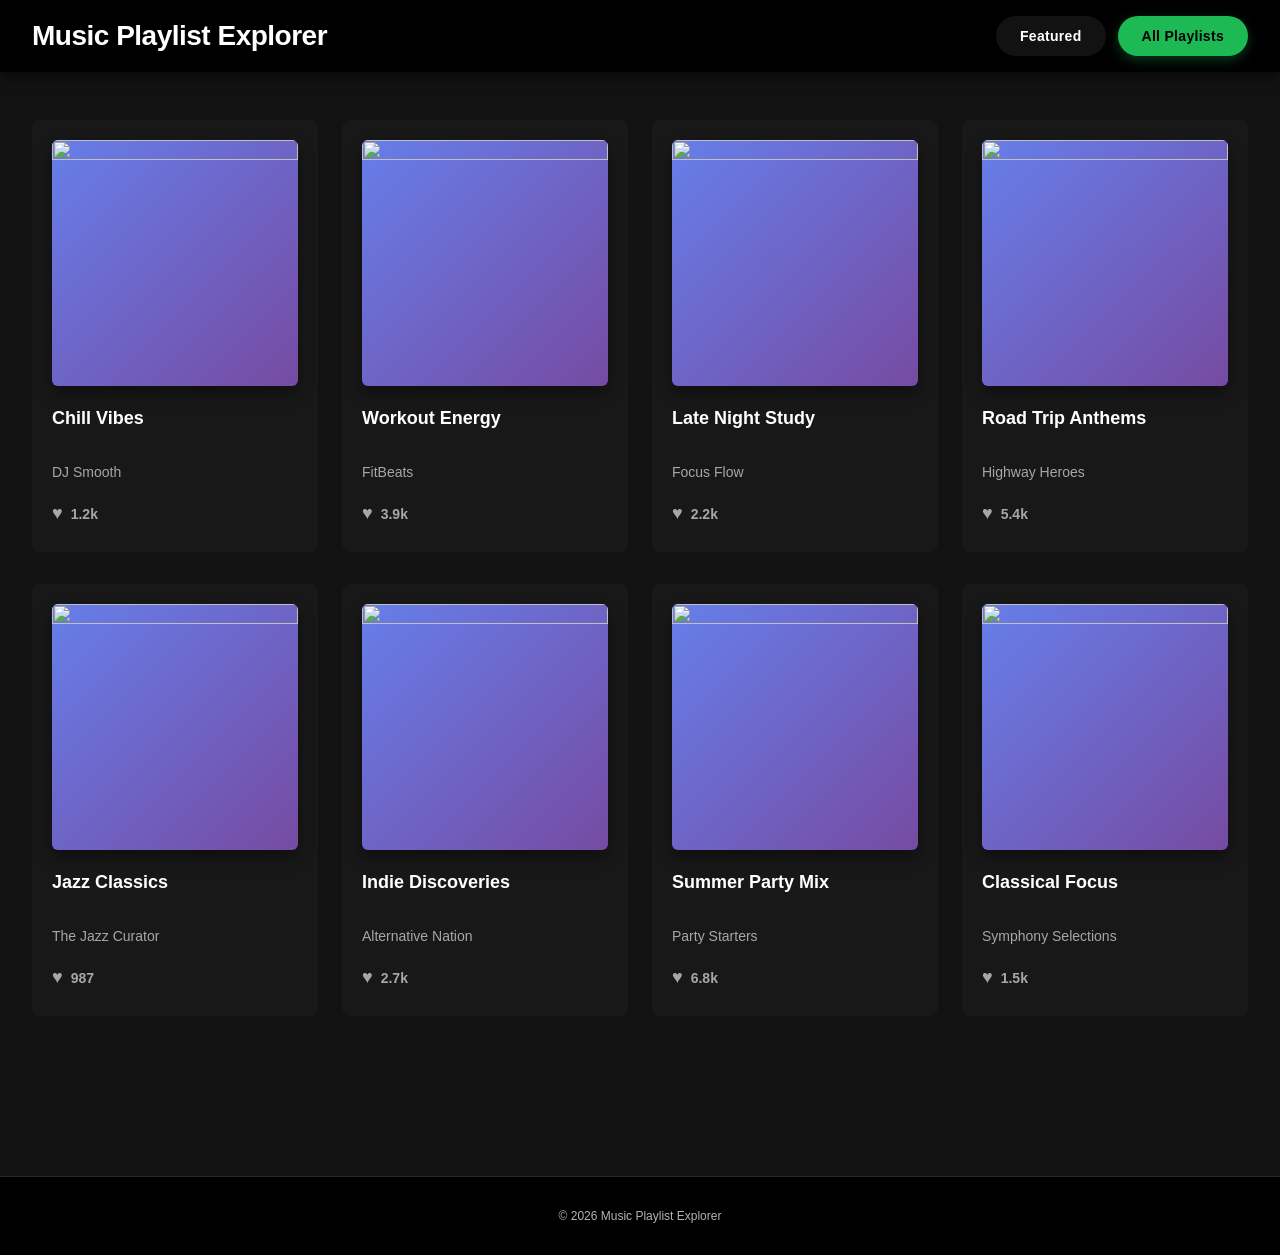
==== music-playlist-creator/index.html @ a157659e "Implement Featured page with random playlist selection Created featured.html and featured.js with: -" ====
<!DOCTYPE html>
<html lang="en">
<head>
    <meta charset="UTF-8">
    <meta name="viewport" content="width=device-width, initial-scale=1.0">
    
    <title>Music Playlist Explorer</title>
    <link rel="icon" type="image/x-icon" href="/images/favicon.ico">
    
    <link rel="stylesheet" href="style.css">
</head>
<body>
    <header>
        <div class="header-container">
            <h1>Music Playlist Explorer</h1>
            <nav class="page-nav" aria-label="Page navigation">
                <a href="featured.html" class="nav-link">Featured</a>
                <a href="index.html" class="nav-link active" aria-current="page">All Playlists</a>
            </nav>
        </div>
    </header>

    <main>
        <section class="playlist-gallery" aria-label="Playlist collection">
            <div class="playlist-cards" role="list">
                <!-- Playlist cards will be dynamically generated by JavaScript -->
            </div>
        </section>
    </main>

    <!-- Modal Overlay -->
    <div class="modal-overlay" style="display: none;" role="dialog" aria-modal="true" aria-labelledby="modal-title">
        <div class="modal-content">
            <button class="modal-close" aria-label="Close modal">&times;</button>

            <div class="modal-header">
                <img class="modal-playlist-image" src="https://via.placeholder.com/150" alt="">
                <div class="modal-playlist-info">
                    <h2 class="modal-playlist-title" id="modal-title">Playlist Title</h2>
                    <p class="modal-playlist-creator">Creator Name</p>
                </div>
            </div>

            <div class="modal-songs">
                <!-- Song 1 -->
                <article class="song-item">
                    <img class="song-thumbnail" src="https://via.placeholder.com/60" alt="">
                    <div class="song-details">
                        <h3 class="song-title">Song Title</h3>
                        <p class="song-artist">Artist Name</p>
                        <p class="song-album">Album Name</p>
                    </div>
                    <span class="song-duration">0:00</span>
                    <button class="song-like-button" aria-label="Like this song">♥</button>
                </article>

                <!-- Song 2 -->
                <article class="song-item">
                    <img class="song-thumbnail" src="https://via.placeholder.com/60" alt="">
                    <div class="song-details">
                        <h3 class="song-title">Another Song</h3>
                        <p class="song-artist">Artist Name</p>
                        <p class="song-album">Album Name</p>
                    </div>
                    <span class="song-duration">0:00</span>
                    <button class="song-like-button" aria-label="Like this song">♥</button>
                </article>

                <!-- Song 3 -->
                <article class="song-item">
                    <img class="song-thumbnail" src="https://via.placeholder.com/60" alt="">
                    <div class="song-details">
                        <h3 class="song-title">Third Track</h3>
                        <p class="song-artist">Artist Name</p>
                        <p class="song-album">Album Name</p>
                    </div>
                    <span class="song-duration">0:00</span>
                    <button class="song-like-button" aria-label="Like this song">♥</button>
                </article>
            </div>

            <div class="modal-actions">
                <button class="shuffle-button">🔀 Shuffle Playlist</button>
            </div>
        </div>
    </div>

    <footer>
        <p>&copy; 2026 Music Playlist Explorer</p>
    </footer>
    <script src="script.js"></script>
</body>
</html>
---- music-playlist-creator/style.css ----
/*
 * Visual Intent: Bold, sleek Spotify-inspired design with dark theme
 * - Dark backgrounds (#121212) with rich contrast
 * - Vibrant green accent color (#1DB954) for interactive elements
 * - Smooth hover effects with subtle lifts and brightness changes
 * - Modern typography with proper hierarchy
 * - Clean spacing and breathing room between components
 */

/* Reset and Base Styles */
* {
    box-sizing: border-box;
}

body {
    font-family: -apple-system, BlinkMacSystemFont, 'Segoe UI', 'Helvetica Neue', Arial, sans-serif;
    margin: 0;
    padding: 0;
    background-color: #121212;
    color: #ffffff;
}

/*
 * Header Intent: Fixed dark navigation bar with subtle transparency
 * - Stands out from content with darker background
 * - Filter buttons should feel like Spotify's pill-style navigation
 * - Clean, minimal, professional appearance
 */
header {
    background-color: #000000;
    padding: 16px 0;
    box-shadow: 0 4px 12px rgba(0, 0, 0, 0.5);
    position: sticky;
    top: 0;
    z-index: 100;
}

.header-container {
    max-width: 1400px;
    margin: 0 auto;
    padding: 0 32px;
    display: flex;
    justify-content: space-between;
    align-items: center;
}

header h1 {
    margin: 0;
    font-size: 28px;
    font-weight: 700;
    color: #ffffff;
    letter-spacing: -0.5px;
}

.filter-nav {
    display: flex;
    gap: 12px;
}

/*
 * Page Navigation Intent: Links between Featured and All Playlists pages
 * - Styled like filter buttons for consistency
 * - Active state shows current page
 * - Smooth transitions on interaction
 */
.page-nav {
    display: flex;
    gap: 12px;
}

.nav-link {
    padding: 12px 24px;
    background-color: rgba(255, 255, 255, 0.07);
    border: none;
    border-radius: 24px;
    cursor: pointer;
    font-size: 14px;
    font-weight: 700;
    color: #ffffff;
    text-decoration: none;
    transition: all 0.2s ease;
    letter-spacing: 0.3px;
    display: inline-block;
}

.nav-link:hover {
    background-color: rgba(255, 255, 255, 0.1);
    transform: scale(1.04);
}

.nav-link.active {
    background-color: #1DB954;
    color: #000000;
    box-shadow: 0 4px 12px rgba(29, 185, 84, 0.3);
}

.nav-link.active:hover {
    background-color: #1ed760;
}

.nav-link:focus-visible {
    outline: 2px solid #1DB954;
    outline-offset: 3px;
}

/*
 * Filter Button Intent: Spotify-style pill buttons
 * - Rounded corners, subtle background
 * - Active state with vibrant green highlight and better contrast
 * - Smooth color transitions on interaction
 * - Stronger visual difference between states
 */
.filter-button {
    padding: 12px 24px;
    background-color: rgba(255, 255, 255, 0.07);
    border: none;
    border-radius: 24px;
    cursor: pointer;
    font-size: 14px;
    font-weight: 700;
    color: #ffffff;
    transition: all 0.2s ease;
    letter-spacing: 0.3px;
}

.filter-button:hover {
    background-color: rgba(255, 255, 255, 0.1);
    transform: scale(1.04);
}

.filter-button.active {
    background-color: #1DB954;
    color: #000000;
    box-shadow: 0 4px 12px rgba(29, 185, 84, 0.3);
}

.filter-button.active:hover {
    background-color: #1ed760;
}

.filter-button:focus-visible {
    outline: 2px solid #1DB954;
    outline-offset: 3px;
}

/* Main Content */
main {
    max-width: 1400px;
    margin: 0 auto;
    padding: 48px 32px 80px;
    min-height: calc(100vh - 200px);
}

.playlist-gallery {
    width: 100%;
}

/*
 * Playlist Cards Grid Intent: Fixed 4x2 grid layout matching wireframe
 * - Exactly 4 columns on desktop (4 on top, 4 on bottom)
 * - Generous gaps for visual separation (increased for better breathing room)
 * - Responsive adjustments for smaller screens
 */
.playlist-cards {
    display: grid;
    grid-template-columns: repeat(4, 1fr);
    gap: 32px 24px; /* row-gap: 32px, column-gap: 24px */
}

/*
 * Individual Playlist Card Intent: Spotify-style card with hover lift effect
 * - Dark card background that brightens on hover
 * - Smooth elevation with shadow to create depth
 * - Rounded corners for modern aesthetic
 * - Visual feedback showing interactivity
 * - Increased padding for better content breathing room
 */
.playlist-card {
    background-color: #181818;
    border-radius: 8px;
    padding: 20px;
    cursor: pointer;
    transition: all 0.3s cubic-bezier(0.25, 0.46, 0.45, 0.94);
    position: relative;
    outline: 2px solid transparent;
}

.playlist-card:hover {
    background-color: #282828;
    transform: translateY(-4px);
    box-shadow: 0 12px 32px rgba(0, 0, 0, 0.6);
}

.playlist-card:focus-within {
    outline: 2px solid #1DB954;
    outline-offset: 2px;
}

/*
 * Playlist Image Intent: Square album-style cover with shadow
 * - Consistent aspect ratio
 * - Smooth corners matching card style
 * - Subtle shadow for depth
 * - Increased margin for better text separation
 */
.playlist-image {
    width: 100%;
    aspect-ratio: 1;
    object-fit: cover;
    background: linear-gradient(135deg, #667eea 0%, #764ba2 100%);
    border-radius: 6px;
    margin-bottom: 20px;
    box-shadow: 0 8px 16px rgba(0, 0, 0, 0.4);
    display: block;
}

.playlist-info {
    padding: 0;
}

/*
 * Typography Intent: Clear hierarchy with bold titles
 * - Title should be prominent and easily readable (increased size)
 * - Creator name subtle but WCAG AA compliant
 * - Proper line-height for readability
 * - Better spacing between elements
 */
.playlist-title {
    margin: 0 0 6px 0;
    font-size: 18px;
    font-weight: 700;
    color: #ffffff;
    line-height: 1.4;
    overflow: hidden;
    text-overflow: ellipsis;
    display: -webkit-box;
    -webkit-line-clamp: 2;
    -webkit-box-orient: vertical;
    min-height: 50px;
}

.playlist-creator {
    margin: 0 0 12px 0;
    font-size: 14px;
    font-weight: 400;
    color: #a7a7a7;
    line-height: 1.5;
}

/*
 * Likes Intent: Clear interactive element with better affordance
 * - Heart icon that shows it's clickable
 * - Better contrast for readability
 * - Hover effect indicates interactivity
 */
.playlist-likes {
    display: flex;
    align-items: center;
    gap: 8px;
    padding: 8px 0;
}

.like-icon {
    font-size: 18px;
    color: #a7a7a7;
    transition: all 0.2s ease;
    cursor: pointer;
}

.like-icon:hover {
    color: #1DB954;
    transform: scale(1.1);
}

.like-icon.liked {
    color: #1DB954;
}

.playlist-card:hover .like-icon {
    color: #1DB954;
}

.like-count {
    font-size: 14px;
    color: #a7a7a7;
    font-weight: 600;
}

/* Like heart pulse animation */
@keyframes likeHeartPulse {
    0% {
        transform: scale(1);
    }
    50% {
        transform: scale(1.2);
    }
    100% {
        transform: scale(1);
    }
}

/*
 * Modal Overlay Intent: Full-screen overlay with blur effect
 * - Dark semi-transparent background
 * - Creates focus on modal content
 * - Smooth fade-in animation
 */
.modal-overlay {
    position: fixed;
    top: 0;
    left: 0;
    right: 0;
    bottom: 0;
    background-color: rgba(0, 0, 0, 0.85);
    backdrop-filter: blur(4px);
    display: flex;
    justify-content: center;
    align-items: center;
    z-index: 1000;
    animation: fadeIn 0.2s ease;
}

@keyframes fadeIn {
    from {
        opacity: 0;
    }
    to {
        opacity: 1;
    }
}

/*
 * Modal Content Intent: Elevated card floating above content
 * - Dark background consistent with theme
 * - Generous padding for comfortable reading
 * - Rounded corners and strong shadow for depth
 * - Scrollable for long content
 */
.modal-content {
    background-color: #181818;
    width: 90%;
    max-width: 900px;
    max-height: 85vh;
    border-radius: 12px;
    padding: 40px;
    position: relative;
    overflow-y: auto;
    box-shadow: 0 16px 48px rgba(0, 0, 0, 0.8);
    animation: slideUp 0.3s cubic-bezier(0.25, 0.46, 0.45, 0.94);
}

@keyframes slideUp {
    from {
        transform: translateY(40px);
        opacity: 0;
    }
    to {
        transform: translateY(0);
        opacity: 1;
    }
}

/* Custom scrollbar for modal */
.modal-content::-webkit-scrollbar {
    width: 12px;
}

.modal-content::-webkit-scrollbar-track {
    background: #282828;
    border-radius: 10px;
}

.modal-content::-webkit-scrollbar-thumb {
    background: #535353;
    border-radius: 10px;
}

.modal-content::-webkit-scrollbar-thumb:hover {
    background: #737373;
}

/*
 * Modal Close Button Intent: Unobtrusive X button
 * - Clear close affordance
 * - Brightens on hover
 * - Positioned outside content flow
 */
.modal-close {
    position: absolute;
    top: 20px;
    right: 20px;
    font-size: 32px;
    background: none;
    border: none;
    cursor: pointer;
    color: #b3b3b3;
    padding: 0;
    width: 40px;
    height: 40px;
    line-height: 1;
    border-radius: 50%;
    transition: all 0.2s ease;
    display: flex;
    align-items: center;
    justify-content: center;
}

.modal-close:hover {
    color: #ffffff;
    background-color: #282828;
}

/* Modal Header */
.modal-header {
    display: flex;
    gap: 24px;
    margin-bottom: 32px;
    padding-bottom: 24px;
    border-bottom: 1px solid #282828;
}

.modal-playlist-image {
    width: 180px;
    height: 180px;
    object-fit: cover;
    border-radius: 8px;
    background: linear-gradient(135deg, #667eea 0%, #764ba2 100%);
    box-shadow: 0 8px 24px rgba(0, 0, 0, 0.4);
}

.modal-playlist-info {
    display: flex;
    flex-direction: column;
    justify-content: center;
}

.modal-playlist-title {
    margin: 0 0 12px 0;
    font-size: 32px;
    font-weight: 700;
    color: #ffffff;
    line-height: 1.2;
}

.modal-playlist-creator {
    margin: 0;
    font-size: 16px;
    color: #b3b3b3;
    font-weight: 400;
}

/*
 * Modal Songs Intent: Clean list with hover states
 * - Each song is a distinct interactive row
 * - Hover reveals interactivity
 * - Clear information hierarchy
 */
.modal-songs {
    margin-bottom: 24px;
}

.song-item {
    display: flex;
    align-items: center;
    gap: 16px;
    padding: 12px;
    border-radius: 6px;
    margin-bottom: 8px;
    transition: background-color 0.2s ease;
}

.song-item:hover {
    background-color: #282828;
}

.song-thumbnail {
    width: 56px;
    height: 56px;
    object-fit: cover;
    border-radius: 4px;
    background: linear-gradient(135deg, #89f7fe 0%, #66a6ff 100%);
    flex-shrink: 0;
}

.song-details {
    flex: 1;
    min-width: 0;
}

.song-title {
    margin: 0 0 4px 0;
    font-size: 16px;
    font-weight: 600;
    color: #ffffff;
    overflow: hidden;
    text-overflow: ellipsis;
    white-space: nowrap;
}

.song-artist,
.song-album {
    margin: 0;
    font-size: 14px;
    color: #b3b3b3;
    overflow: hidden;
    text-overflow: ellipsis;
    white-space: nowrap;
}

.song-duration {
    font-size: 14px;
    color: #b3b3b3;
    margin-right: 16px;
    flex-shrink: 0;
}

/*
 * Song Like Button Intent: Interactive heart that turns green
 * - Clear visual feedback on hover
 * - Color change indicates liked state
 */
.song-like-button {
    font-size: 20px;
    background: none;
    border: none;
    cursor: pointer;
    color: #b3b3b3;
    padding: 8px;
    transition: color 0.2s ease;
    flex-shrink: 0;
}

.song-like-button:hover {
    color: #1DB954;
}

.song-like-button.liked {
    color: #1DB954;
}

/*
 * Modal Actions Intent: Prominent action button
 * - Vibrant green Spotify-style button
 * - Clear call-to-action for shuffle
 * - Brightens on hover
 */
.modal-actions {
    display: flex;
    justify-content: center;
    padding-top: 24px;
    border-top: 1px solid #282828;
}

.shuffle-button {
    padding: 14px 32px;
    background-color: #1DB954;
    color: #000000;
    border: none;
    border-radius: 24px;
    font-size: 16px;
    font-weight: 700;
    cursor: pointer;
    transition: all 0.2s ease;
    letter-spacing: 0.5px;
    text-transform: uppercase;
}

.shuffle-button:hover {
    background-color: #1ed760;
    transform: scale(1.05);
}

.shuffle-button:active {
    transform: scale(0.98);
}

.shuffle-button.shuffled {
    animation: shuffleButtonPulse 0.3s ease;
}

@keyframes shuffleButtonPulse {
    0% {
        transform: scale(1);
        background-color: #1DB954;
    }
    50% {
        transform: scale(1.1);
        background-color: #1ed760;
    }
    100% {
        transform: scale(1);
        background-color: #1DB954;
    }
}

/*
 * Empty State & Error Messages Intent: User-friendly feedback
 * - Clear messaging when no content available
 * - Centered layout for visual balance
 * - Consistent with dark theme
 */
.empty-state,
.error-state {
    grid-column: 1 / -1;
    text-align: center;
    padding: 80px 20px;
}

.empty-state-message,
.error-message {
    font-size: 24px;
    font-weight: 600;
    color: #ffffff;
    margin: 0 0 12px 0;
}

.empty-state-subtitle {
    font-size: 16px;
    color: #a7a7a7;
    margin: 0;
}

.error-message {
    color: #ff6b6b;
}

.no-songs {
    text-align: center;
    color: #a7a7a7;
    font-size: 16px;
    padding: 40px 20px;
}

/*
 * Footer Intent: Subtle footer that doesn't compete with content
 * - Dark background matching overall theme
 * - Small text for legal/copyright info
 * - Proper spacing from main content
 */
footer {
    background-color: #000000;
    padding: 32px;
    text-align: center;
    margin-top: 80px;
    border-top: 1px solid #282828;
}

footer p {
    margin: 0;
    color: #b3b3b3;
    font-size: 12px;
    font-weight: 400;
}

/*
 * Responsive Design Intent: Graceful degradation on smaller screens
 * - Grid adjusts column count based on viewport
 * - Modal stacks content vertically on mobile
 * - Maintains readability and usability at all sizes
 */
@media (max-width: 1200px) {
    .playlist-cards {
        grid-template-columns: repeat(4, 1fr);
        gap: 20px;
    }

    main {
        padding: 32px 24px;
    }
}

@media (max-width: 992px) {
    .playlist-cards {
        grid-template-columns: repeat(3, 1fr);
        gap: 20px;
    }

    main {
        padding: 32px 24px;
    }

    .header-container {
        padding: 0 24px;
    }
}

@media (max-width: 768px) {
    .playlist-cards {
        grid-template-columns: repeat(2, 1fr);
        gap: 16px;
    }

    .modal-header {
        flex-direction: column;
        align-items: center;
        text-align: center;
    }

    .modal-content {
        padding: 24px;
    }

    .modal-playlist-title {
        font-size: 24px;
    }

    header h1 {
        font-size: 24px;
    }
}

@media (max-width: 480px) {
    .playlist-cards {
        grid-template-columns: repeat(2, 1fr);
        gap: 12px;
    }

    .header-container {
        flex-direction: column;
        gap: 16px;
        padding: 0 16px;
    }

    main {
        padding: 24px 16px;
    }

    .modal-playlist-image {
        width: 140px;
        height: 140px;
    }

    .song-item {
        gap: 12px;
        padding: 8px;
    }
}

/* =============================================================================
 * FEATURED PAGE STYLES
 * ============================================================================= */

/*
 * Featured Page Intent: Two-column layout showcasing one playlist
 * - Left: Large cover art and playlist info (40% width)
 * - Right: Full song list (60% width)
 * - Emphasis on visual presentation
 * - Responsive stacking on smaller screens
 */

.featured-main {
    max-width: 1400px;
    margin: 0 auto;
    padding: 48px 32px 80px;
    min-height: calc(100vh - 200px);
}

.featured-container {
    display: flex;
    gap: 48px;
    align-items: flex-start;
}

/* Left Column: Cover Art and Info */
.featured-left {
    flex: 0 0 400px;
    position: sticky;
    top: 100px;
}

.featured-cover-image {
    width: 100%;
    aspect-ratio: 1;
    object-fit: cover;
    background: linear-gradient(135deg, #667eea 0%, #764ba2 100%);
    border-radius: 8px;
    box-shadow: 0 12px 32px rgba(0, 0, 0, 0.6);
    margin-bottom: 24px;
    display: block;
}

.featured-info {
    padding: 0;
}

.featured-playlist-title {
    margin: 0 0 12px 0;
    font-size: 42px;
    font-weight: 700;
    color: #ffffff;
    line-height: 1.2;
    word-wrap: break-word;
}

.featured-playlist-creator {
    margin: 0 0 8px 0;
    font-size: 18px;
    color: #b3b3b3;
    font-weight: 400;
}

.featured-playlist-stats {
    margin: 0 0 16px 0;
    font-size: 14px;
    color: #a7a7a7;
    font-weight: 600;
}

.featured-likes {
    display: flex;
    align-items: center;
    gap: 12px;
    padding: 16px 0;
}

.featured-like-button {
    font-size: 32px;
    color: #a7a7a7;
    transition: all 0.2s ease;
    cursor: pointer;
}

.featured-like-button:hover {
    color: #1DB954;
    transform: scale(1.1);
}

.featured-like-button.liked {
    color: #1DB954;
}

.featured-like-count {
    font-size: 18px;
    color: #a7a7a7;
    font-weight: 700;
}

/* Right Column: Song List */
.featured-right {
    flex: 1;
    min-width: 0;
}

.featured-songs-header {
    margin: 0 0 24px 0;
    font-size: 24px;
    font-weight: 700;
    color: #ffffff;
    padding-bottom: 12px;
    border-bottom: 1px solid #282828;
}

.featured-songs-list {
    /* Inherits song-item styles from existing modal styles */
}

.loading-message {
    text-align: center;
    color: #a7a7a7;
    font-size: 16px;
    padding: 40px 20px;
}

/* Responsive Featured Page */
@media (max-width: 992px) {
    .featured-container {
        flex-direction: column;
        gap: 32px;
    }

    .featured-left {
        flex: none;
        width: 100%;
        max-width: 400px;
        margin: 0 auto;
        position: static;
    }

    .featured-playlist-title {
        font-size: 36px;
        text-align: center;
    }

    .featured-playlist-creator,
    .featured-playlist-stats {
        text-align: center;
    }

    .featured-likes {
        justify-content: center;
    }
}

@media (max-width: 768px) {
    .featured-main {
        padding: 32px 24px;
    }

    .featured-left {
        max-width: 300px;
    }

    .featured-playlist-title {
        font-size: 32px;
    }

    .featured-like-button {
        font-size: 28px;
    }

    .featured-songs-header {
        font-size: 20px;
    }
}

@media (max-width: 480px) {
    .featured-main {
        padding: 24px 16px;
    }

    .featured-playlist-title {
        font-size: 28px;
    }

    .featured-cover-image {
        border-radius: 6px;
    }
}
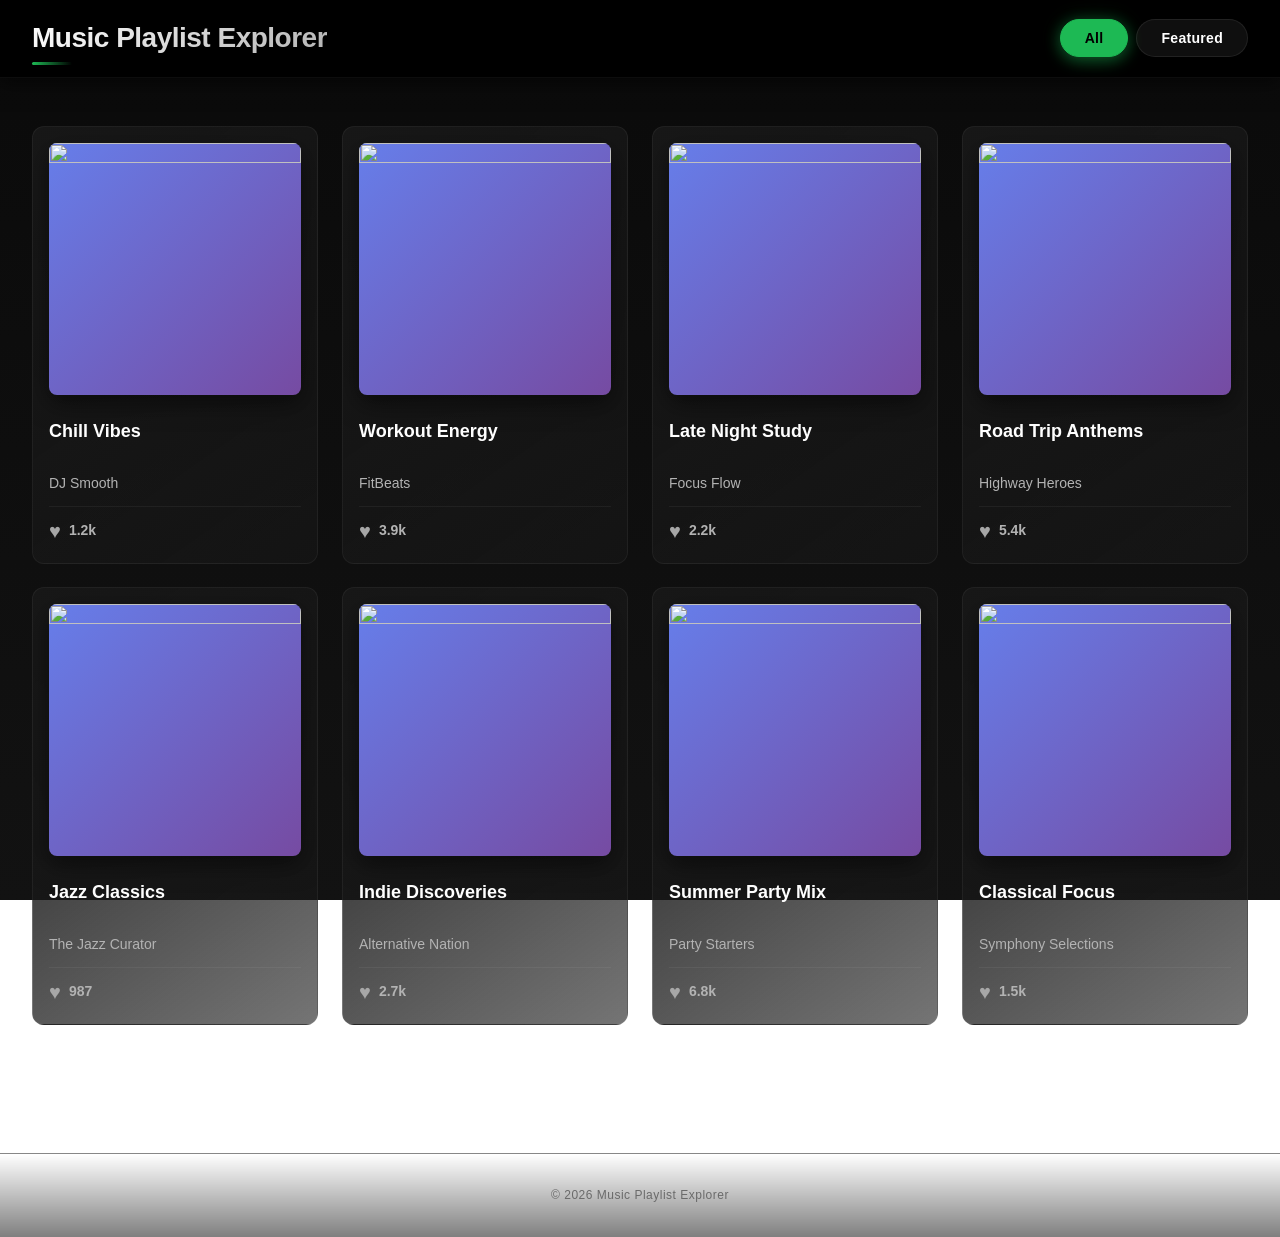
==== commit 0cc6826a: "Revert to Milestone 6: Remove Featured page implementation Removed all Featured page files and chang" ====
--- a/music-playlist-creator/index.html
+++ b/music-playlist-creator/index.html
@@ -13,9 +13,9 @@
     <header>
         <div class="header-container">
             <h1>Music Playlist Explorer</h1>
-            <nav class="page-nav" aria-label="Page navigation">
-                <a href="featured.html" class="nav-link">Featured</a>
-                <a href="index.html" class="nav-link active" aria-current="page">All Playlists</a>
+            <nav class="filter-nav" aria-label="Playlist filters">
+                <button class="filter-button active" aria-pressed="true">All</button>
+                <button class="filter-button" aria-pressed="false">Featured</button>
             </nav>
         </div>
     </header>
--- a/music-playlist-creator/style.css
+++ b/music-playlist-creator/style.css
@@ -1,235 +1,370 @@
 /*
- * Visual Intent: Bold, sleek Spotify-inspired design with dark theme
- * - Dark backgrounds (#121212) with rich contrast
- * - Vibrant green accent color (#1DB954) for interactive elements
- * - Smooth hover effects with subtle lifts and brightness changes
- * - Modern typography with proper hierarchy
- * - Clean spacing and breathing room between components
+ * =====================================================================================
+ * MUSIC PLAYLIST EXPLORER - PREMIUM UI/UX DESIGN SYSTEM
+ * =====================================================================================
+ *
+ * Design Philosophy:
+ * - Premium Spotify-inspired aesthetic with refined micro-interactions
+ * - Depth through layered shadows and subtle gradients
+ * - Smooth, natural animations using cubic-bezier easing
+ * - Consistent 8px spacing system
+ * - WCAG AA compliant contrast ratios
+ * - Touch-optimized interactive elements (min 44x44px)
+ * - Progressive enhancement with glassmorphism and backdrop filters
  */
 
-/* Reset and Base Styles */
-* {
+/* =====================================================================================
+ * FOUNDATION - Reset & Core Styles
+ * ===================================================================================== */
+
+*,
+*::before,
+*::after {
     box-sizing: border-box;
-}
-
-body {
-    font-family: -apple-system, BlinkMacSystemFont, 'Segoe UI', 'Helvetica Neue', Arial, sans-serif;
     margin: 0;
     padding: 0;
-    background-color: #121212;
-    color: #ffffff;
-}
-
-/*
- * Header Intent: Fixed dark navigation bar with subtle transparency
- * - Stands out from content with darker background
- * - Filter buttons should feel like Spotify's pill-style navigation
- * - Clean, minimal, professional appearance
- */
+}
+
+:root {
+    /* Color System */
+    --color-bg-primary: #121212;
+    --color-bg-secondary: #181818;
+    --color-bg-tertiary: #282828;
+    --color-bg-elevated: #2a2a2a;
+
+    --color-text-primary: #ffffff;
+    --color-text-secondary: #b3b3b3;
+    --color-text-muted: #a7a7a7;
+    --color-text-dimmed: #6a6a6a;
+
+    --color-accent-primary: #1DB954;
+    --color-accent-hover: #1ed760;
+    --color-accent-active: #169c46;
+
+    --color-error: #ff6b6b;
+    --color-warning: #ffa500;
+    --color-success: #1DB954;
+
+    /* Shadows & Depth */
+    --shadow-sm: 0 2px 8px rgba(0, 0, 0, 0.3);
+    --shadow-md: 0 4px 16px rgba(0, 0, 0, 0.4);
+    --shadow-lg: 0 8px 24px rgba(0, 0, 0, 0.5);
+    --shadow-xl: 0 16px 48px rgba(0, 0, 0, 0.6);
+    --shadow-glow: 0 0 20px rgba(29, 185, 84, 0.4);
+
+    /* Spacing System (8px base) */
+    --space-xs: 4px;
+    --space-sm: 8px;
+    --space-md: 16px;
+    --space-lg: 24px;
+    --space-xl: 32px;
+    --space-2xl: 48px;
+    --space-3xl: 64px;
+
+    /* Border Radius */
+    --radius-sm: 4px;
+    --radius-md: 8px;
+    --radius-lg: 12px;
+    --radius-xl: 16px;
+    --radius-pill: 500px;
+
+    /* Transitions */
+    --transition-fast: 150ms cubic-bezier(0.4, 0, 0.2, 1);
+    --transition-base: 250ms cubic-bezier(0.4, 0, 0.2, 1);
+    --transition-slow: 350ms cubic-bezier(0.4, 0, 0.2, 1);
+    --transition-bounce: 400ms cubic-bezier(0.34, 1.56, 0.64, 1);
+
+    /* Typography */
+    --font-sans: -apple-system, BlinkMacSystemFont, 'Segoe UI', 'Helvetica Neue', Arial, sans-serif;
+    --font-weight-regular: 400;
+    --font-weight-medium: 500;
+    --font-weight-semibold: 600;
+    --font-weight-bold: 700;
+}
+
+html {
+    scroll-behavior: smooth;
+    -webkit-font-smoothing: antialiased;
+    -moz-osx-font-smoothing: grayscale;
+}
+
+body {
+    font-family: var(--font-sans);
+    background: linear-gradient(180deg, #0a0a0a 0%, var(--color-bg-primary) 100%);
+    background-attachment: fixed;
+    color: var(--color-text-primary);
+    line-height: 1.6;
+    overflow-x: hidden;
+}
+
+/* Selection Styles */
+::selection {
+    background-color: var(--color-accent-primary);
+    color: #000000;
+}
+
+::-moz-selection {
+    background-color: var(--color-accent-primary);
+    color: #000000;
+}
+
+/* Focus Styles for Accessibility */
+:focus-visible {
+    outline: 2px solid var(--color-accent-primary);
+    outline-offset: 3px;
+    border-radius: var(--radius-sm);
+}
+
+/* =====================================================================================
+ * HEADER & NAVIGATION
+ * ===================================================================================== */
+
 header {
-    background-color: #000000;
-    padding: 16px 0;
-    box-shadow: 0 4px 12px rgba(0, 0, 0, 0.5);
+    background: rgba(0, 0, 0, 0.95);
+    backdrop-filter: blur(20px) saturate(180%);
+    -webkit-backdrop-filter: blur(20px) saturate(180%);
+    border-bottom: 1px solid rgba(255, 255, 255, 0.05);
+    box-shadow: 0 4px 20px rgba(0, 0, 0, 0.6);
     position: sticky;
     top: 0;
-    z-index: 100;
+    z-index: 1000;
+    transition: background var(--transition-base);
+}
+
+header.scrolled {
+    background: rgba(0, 0, 0, 0.98);
+    box-shadow: 0 6px 24px rgba(0, 0, 0, 0.7);
 }
 
 .header-container {
     max-width: 1400px;
     margin: 0 auto;
-    padding: 0 32px;
+    padding: var(--space-md) var(--space-xl);
     display: flex;
     justify-content: space-between;
     align-items: center;
+    gap: var(--space-lg);
 }
 
 header h1 {
-    margin: 0;
-    font-size: 28px;
-    font-weight: 700;
-    color: #ffffff;
+    font-size: clamp(20px, 4vw, 28px);
+    font-weight: var(--font-weight-bold);
     letter-spacing: -0.5px;
-}
-
+    background: linear-gradient(135deg, #ffffff 0%, #b3b3b3 100%);
+    -webkit-background-clip: text;
+    -webkit-text-fill-color: transparent;
+    background-clip: text;
+    position: relative;
+}
+
+header h1::after {
+    content: '';
+    position: absolute;
+    bottom: -4px;
+    left: 0;
+    width: 40px;
+    height: 3px;
+    background: linear-gradient(90deg, var(--color-accent-primary) 0%, transparent 100%);
+    border-radius: var(--radius-pill);
+}
+
+/* Navigation Pills */
+.page-nav,
 .filter-nav {
     display: flex;
-    gap: 12px;
-}
-
-/*
- * Page Navigation Intent: Links between Featured and All Playlists pages
- * - Styled like filter buttons for consistency
- * - Active state shows current page
- * - Smooth transitions on interaction
- */
-.page-nav {
-    display: flex;
-    gap: 12px;
-}
-
-.nav-link {
-    padding: 12px 24px;
-    background-color: rgba(255, 255, 255, 0.07);
-    border: none;
-    border-radius: 24px;
+    gap: var(--space-sm);
+    flex-wrap: wrap;
+}
+
+.nav-link,
+.filter-button {
+    position: relative;
+    padding: 10px 24px;
+    background: rgba(255, 255, 255, 0.06);
+    border: 1px solid rgba(255, 255, 255, 0.08);
+    border-radius: var(--radius-pill);
+    font-size: 14px;
+    font-weight: var(--font-weight-bold);
+    color: var(--color-text-primary);
+    text-decoration: none;
+    letter-spacing: 0.3px;
     cursor: pointer;
-    font-size: 14px;
-    font-weight: 700;
-    color: #ffffff;
-    text-decoration: none;
-    transition: all 0.2s ease;
-    letter-spacing: 0.3px;
-    display: inline-block;
-}
-
-.nav-link:hover {
-    background-color: rgba(255, 255, 255, 0.1);
-    transform: scale(1.04);
-}
-
-.nav-link.active {
-    background-color: #1DB954;
+    transition: all var(--transition-base);
+    overflow: hidden;
+}
+
+.nav-link::before,
+.filter-button::before {
+    content: '';
+    position: absolute;
+    inset: 0;
+    background: linear-gradient(135deg, rgba(255, 255, 255, 0.1) 0%, rgba(255, 255, 255, 0.05) 100%);
+    opacity: 0;
+    transition: opacity var(--transition-base);
+}
+
+.nav-link:hover::before,
+.filter-button:hover::before {
+    opacity: 1;
+}
+
+.nav-link:hover,
+.filter-button:hover {
+    transform: translateY(-2px);
+    border-color: rgba(255, 255, 255, 0.15);
+    box-shadow: 0 4px 12px rgba(0, 0, 0, 0.4);
+}
+
+.nav-link.active,
+.filter-button.active {
+    background: var(--color-accent-primary);
+    border-color: var(--color-accent-primary);
     color: #000000;
-    box-shadow: 0 4px 12px rgba(29, 185, 84, 0.3);
-}
-
-.nav-link.active:hover {
-    background-color: #1ed760;
-}
-
-.nav-link:focus-visible {
-    outline: 2px solid #1DB954;
-    outline-offset: 3px;
-}
-
-/*
- * Filter Button Intent: Spotify-style pill buttons
- * - Rounded corners, subtle background
- * - Active state with vibrant green highlight and better contrast
- * - Smooth color transitions on interaction
- * - Stronger visual difference between states
- */
-.filter-button {
-    padding: 12px 24px;
-    background-color: rgba(255, 255, 255, 0.07);
-    border: none;
-    border-radius: 24px;
-    cursor: pointer;
-    font-size: 14px;
-    font-weight: 700;
-    color: #ffffff;
-    transition: all 0.2s ease;
-    letter-spacing: 0.3px;
-}
-
-.filter-button:hover {
-    background-color: rgba(255, 255, 255, 0.1);
-    transform: scale(1.04);
-}
-
-.filter-button.active {
-    background-color: #1DB954;
-    color: #000000;
-    box-shadow: 0 4px 12px rgba(29, 185, 84, 0.3);
-}
-
+    box-shadow: 0 4px 16px rgba(29, 185, 84, 0.4),
+                0 0 20px rgba(29, 185, 84, 0.2);
+}
+
+.nav-link.active:hover,
 .filter-button.active:hover {
-    background-color: #1ed760;
-}
-
-.filter-button:focus-visible {
-    outline: 2px solid #1DB954;
-    outline-offset: 3px;
-}
-
-/* Main Content */
+    background: var(--color-accent-hover);
+    border-color: var(--color-accent-hover);
+    transform: translateY(-2px) scale(1.02);
+}
+
+.nav-link:active,
+.filter-button:active {
+    transform: translateY(0) scale(0.98);
+}
+
+/* =====================================================================================
+ * MAIN CONTENT AREA
+ * ===================================================================================== */
+
 main {
     max-width: 1400px;
     margin: 0 auto;
-    padding: 48px 32px 80px;
+    padding: var(--space-2xl) var(--space-xl) var(--space-3xl);
     min-height: calc(100vh - 200px);
 }
 
 .playlist-gallery {
     width: 100%;
-}
-
-/*
- * Playlist Cards Grid Intent: Fixed 4x2 grid layout matching wireframe
- * - Exactly 4 columns on desktop (4 on top, 4 on bottom)
- * - Generous gaps for visual separation (increased for better breathing room)
- * - Responsive adjustments for smaller screens
- */
+    animation: fadeInUp 0.6s var(--transition-slow);
+}
+
+@keyframes fadeInUp {
+    from {
+        opacity: 0;
+        transform: translateY(20px);
+    }
+    to {
+        opacity: 1;
+        transform: translateY(0);
+    }
+}
+
+/* =====================================================================================
+ * PLAYLIST CARDS GRID
+ * ===================================================================================== */
+
 .playlist-cards {
     display: grid;
-    grid-template-columns: repeat(4, 1fr);
-    gap: 32px 24px; /* row-gap: 32px, column-gap: 24px */
-}
-
-/*
- * Individual Playlist Card Intent: Spotify-style card with hover lift effect
- * - Dark card background that brightens on hover
- * - Smooth elevation with shadow to create depth
- * - Rounded corners for modern aesthetic
- * - Visual feedback showing interactivity
- * - Increased padding for better content breathing room
- */
+    grid-template-columns: repeat(auto-fill, minmax(260px, 1fr));
+    gap: var(--space-lg);
+    animation: staggerFadeIn 0.8s var(--transition-slow);
+}
+
+@keyframes staggerFadeIn {
+    from {
+        opacity: 0;
+    }
+    to {
+        opacity: 1;
+    }
+}
+
+/* Individual Playlist Card */
 .playlist-card {
-    background-color: #181818;
-    border-radius: 8px;
-    padding: 20px;
+    position: relative;
+    background: linear-gradient(145deg, var(--color-bg-secondary) 0%, rgba(24, 24, 24, 0.6) 100%);
+    border: 1px solid rgba(255, 255, 255, 0.05);
+    border-radius: var(--radius-lg);
+    padding: var(--space-md);
     cursor: pointer;
-    transition: all 0.3s cubic-bezier(0.25, 0.46, 0.45, 0.94);
-    position: relative;
-    outline: 2px solid transparent;
+    transition: all var(--transition-base);
+    overflow: hidden;
+    will-change: transform;
+}
+
+.playlist-card::before {
+    content: '';
+    position: absolute;
+    inset: 0;
+    background: linear-gradient(145deg, rgba(29, 185, 84, 0.1) 0%, transparent 100%);
+    opacity: 0;
+    transition: opacity var(--transition-base);
+    pointer-events: none;
+}
+
+.playlist-card:hover::before {
+    opacity: 1;
 }
 
 .playlist-card:hover {
-    background-color: #282828;
-    transform: translateY(-4px);
-    box-shadow: 0 12px 32px rgba(0, 0, 0, 0.6);
-}
-
-.playlist-card:focus-within {
-    outline: 2px solid #1DB954;
-    outline-offset: 2px;
-}
-
-/*
- * Playlist Image Intent: Square album-style cover with shadow
- * - Consistent aspect ratio
- * - Smooth corners matching card style
- * - Subtle shadow for depth
- * - Increased margin for better text separation
- */
+    transform: translateY(-8px) scale(1.02);
+    border-color: rgba(29, 185, 84, 0.3);
+    box-shadow: 0 16px 40px rgba(0, 0, 0, 0.7),
+                0 0 0 1px rgba(29, 185, 84, 0.1),
+                inset 0 1px 0 rgba(255, 255, 255, 0.1);
+}
+
+.playlist-card:active {
+    transform: translateY(-4px) scale(1.01);
+}
+
+/* Playlist Card Image */
 .playlist-image {
     width: 100%;
     aspect-ratio: 1;
     object-fit: cover;
     background: linear-gradient(135deg, #667eea 0%, #764ba2 100%);
-    border-radius: 6px;
-    margin-bottom: 20px;
-    box-shadow: 0 8px 16px rgba(0, 0, 0, 0.4);
-    display: block;
-}
-
+    border-radius: var(--radius-md);
+    margin-bottom: var(--space-md);
+    box-shadow: var(--shadow-lg);
+    transition: all var(--transition-base);
+    position: relative;
+    overflow: hidden;
+}
+
+.playlist-image::after {
+    content: '';
+    position: absolute;
+    inset: 0;
+    background: linear-gradient(180deg, transparent 0%, rgba(0, 0, 0, 0.4) 100%);
+    opacity: 0;
+    transition: opacity var(--transition-base);
+}
+
+.playlist-card:hover .playlist-image {
+    box-shadow: 0 12px 32px rgba(0, 0, 0, 0.8);
+    transform: scale(1.05);
+}
+
+.playlist-card:hover .playlist-image::after {
+    opacity: 1;
+}
+
+/* Playlist Info */
 .playlist-info {
-    padding: 0;
-}
-
-/*
- * Typography Intent: Clear hierarchy with bold titles
- * - Title should be prominent and easily readable (increased size)
- * - Creator name subtle but WCAG AA compliant
- * - Proper line-height for readability
- * - Better spacing between elements
- */
+    display: flex;
+    flex-direction: column;
+    gap: var(--space-xs);
+}
+
 .playlist-title {
-    margin: 0 0 6px 0;
     font-size: 18px;
-    font-weight: 700;
-    color: #ffffff;
+    font-weight: var(--font-weight-bold);
+    color: var(--color-text-primary);
     line-height: 1.4;
     overflow: hidden;
     text-overflow: ellipsis;
@@ -237,87 +372,121 @@
     -webkit-line-clamp: 2;
     -webkit-box-orient: vertical;
     min-height: 50px;
+    transition: color var(--transition-fast);
+}
+
+.playlist-card:hover .playlist-title {
+    color: var(--color-accent-primary);
 }
 
 .playlist-creator {
-    margin: 0 0 12px 0;
     font-size: 14px;
-    font-weight: 400;
-    color: #a7a7a7;
+    font-weight: var(--font-weight-regular);
+    color: var(--color-text-secondary);
     line-height: 1.5;
-}
-
-/*
- * Likes Intent: Clear interactive element with better affordance
- * - Heart icon that shows it's clickable
- * - Better contrast for readability
- * - Hover effect indicates interactivity
- */
+    margin-bottom: var(--space-sm);
+    transition: color var(--transition-fast);
+}
+
+.playlist-card:hover .playlist-creator {
+    color: var(--color-text-primary);
+}
+
+/* Likes Section */
 .playlist-likes {
     display: flex;
     align-items: center;
-    gap: 8px;
-    padding: 8px 0;
+    gap: var(--space-sm);
+    padding-top: var(--space-sm);
+    border-top: 1px solid rgba(255, 255, 255, 0.05);
 }
 
 .like-icon {
-    font-size: 18px;
-    color: #a7a7a7;
-    transition: all 0.2s ease;
+    font-size: 20px;
+    color: var(--color-text-muted);
     cursor: pointer;
+    transition: all var(--transition-bounce);
+    position: relative;
+    display: inline-flex;
+    align-items: center;
+    justify-content: center;
+}
+
+.like-icon::before {
+    content: attr(data-tooltip);
+    position: absolute;
+    bottom: 100%;
+    left: 50%;
+    transform: translateX(-50%) translateY(-8px);
+    background: var(--color-bg-elevated);
+    color: var(--color-text-primary);
+    padding: 4px 8px;
+    border-radius: var(--radius-sm);
+    font-size: 11px;
+    white-space: nowrap;
+    opacity: 0;
+    pointer-events: none;
+    transition: all var(--transition-fast);
+}
+
+.like-icon:hover::before {
+    opacity: 1;
+    transform: translateX(-50%) translateY(-4px);
 }
 
 .like-icon:hover {
-    color: #1DB954;
-    transform: scale(1.1);
+    color: var(--color-accent-primary);
+    transform: scale(1.2);
+    filter: drop-shadow(0 0 8px rgba(29, 185, 84, 0.6));
 }
 
 .like-icon.liked {
-    color: #1DB954;
-}
-
-.playlist-card:hover .like-icon {
-    color: #1DB954;
+    color: var(--color-accent-primary);
+    animation: likeHeartPulse 0.4s var(--transition-bounce);
+}
+
+@keyframes likeHeartPulse {
+    0%, 100% {
+        transform: scale(1);
+    }
+    25% {
+        transform: scale(1.3);
+    }
+    50% {
+        transform: scale(1.1);
+    }
+    75% {
+        transform: scale(1.25);
+    }
 }
 
 .like-count {
     font-size: 14px;
-    color: #a7a7a7;
-    font-weight: 600;
-}
-
-/* Like heart pulse animation */
-@keyframes likeHeartPulse {
-    0% {
-        transform: scale(1);
-    }
-    50% {
-        transform: scale(1.2);
-    }
-    100% {
-        transform: scale(1);
-    }
-}
-
-/*
- * Modal Overlay Intent: Full-screen overlay with blur effect
- * - Dark semi-transparent background
- * - Creates focus on modal content
- * - Smooth fade-in animation
- */
+    font-weight: var(--font-weight-semibold);
+    color: var(--color-text-secondary);
+    transition: color var(--transition-fast);
+}
+
+.playlist-card:hover .like-count {
+    color: var(--color-text-primary);
+}
+
+/* =====================================================================================
+ * MODAL OVERLAY & CONTENT
+ * ===================================================================================== */
+
 .modal-overlay {
     position: fixed;
-    top: 0;
-    left: 0;
-    right: 0;
-    bottom: 0;
-    background-color: rgba(0, 0, 0, 0.85);
-    backdrop-filter: blur(4px);
+    inset: 0;
+    background: rgba(0, 0, 0, 0.9);
+    backdrop-filter: blur(12px) saturate(120%);
+    -webkit-backdrop-filter: blur(12px) saturate(120%);
     display: flex;
     justify-content: center;
     align-items: center;
-    z-index: 1000;
-    animation: fadeIn 0.2s ease;
+    z-index: 2000;
+    padding: var(--space-lg);
+    animation: fadeIn 0.3s var(--transition-base);
 }
 
 @keyframes fadeIn {
@@ -329,179 +498,211 @@
     }
 }
 
-/*
- * Modal Content Intent: Elevated card floating above content
- * - Dark background consistent with theme
- * - Generous padding for comfortable reading
- * - Rounded corners and strong shadow for depth
- * - Scrollable for long content
- */
 .modal-content {
-    background-color: #181818;
-    width: 90%;
+    position: relative;
+    background: linear-gradient(145deg, var(--color-bg-secondary) 0%, rgba(24, 24, 24, 0.95) 100%);
+    border: 1px solid rgba(255, 255, 255, 0.1);
+    width: 100%;
     max-width: 900px;
-    max-height: 85vh;
-    border-radius: 12px;
-    padding: 40px;
-    position: relative;
+    max-height: 90vh;
+    border-radius: var(--radius-xl);
+    padding: var(--space-2xl);
     overflow-y: auto;
-    box-shadow: 0 16px 48px rgba(0, 0, 0, 0.8);
-    animation: slideUp 0.3s cubic-bezier(0.25, 0.46, 0.45, 0.94);
-}
-
-@keyframes slideUp {
+    box-shadow: 0 24px 64px rgba(0, 0, 0, 0.9),
+                inset 0 1px 0 rgba(255, 255, 255, 0.1);
+    animation: slideUpFadeIn 0.4s var(--transition-bounce);
+}
+
+@keyframes slideUpFadeIn {
     from {
-        transform: translateY(40px);
         opacity: 0;
+        transform: translateY(40px) scale(0.95);
     }
     to {
-        transform: translateY(0);
         opacity: 1;
-    }
-}
-
-/* Custom scrollbar for modal */
+        transform: translateY(0) scale(1);
+    }
+}
+
+/* Custom Scrollbar */
 .modal-content::-webkit-scrollbar {
     width: 12px;
 }
 
 .modal-content::-webkit-scrollbar-track {
-    background: #282828;
-    border-radius: 10px;
+    background: rgba(255, 255, 255, 0.03);
+    border-radius: var(--radius-md);
 }
 
 .modal-content::-webkit-scrollbar-thumb {
-    background: #535353;
-    border-radius: 10px;
+    background: linear-gradient(180deg, #535353 0%, #404040 100%);
+    border-radius: var(--radius-md);
+    border: 2px solid transparent;
+    background-clip: padding-box;
 }
 
 .modal-content::-webkit-scrollbar-thumb:hover {
-    background: #737373;
-}
-
-/*
- * Modal Close Button Intent: Unobtrusive X button
- * - Clear close affordance
- * - Brightens on hover
- * - Positioned outside content flow
- */
+    background: linear-gradient(180deg, #737373 0%, #606060 100%);
+    background-clip: padding-box;
+}
+
+/* Modal Close Button */
 .modal-close {
     position: absolute;
-    top: 20px;
-    right: 20px;
-    font-size: 32px;
-    background: none;
-    border: none;
-    cursor: pointer;
-    color: #b3b3b3;
-    padding: 0;
-    width: 40px;
-    height: 40px;
-    line-height: 1;
-    border-radius: 50%;
-    transition: all 0.2s ease;
+    top: var(--space-lg);
+    right: var(--space-lg);
+    width: 44px;
+    height: 44px;
     display: flex;
     align-items: center;
     justify-content: center;
+    background: rgba(255, 255, 255, 0.05);
+    border: 1px solid rgba(255, 255, 255, 0.1);
+    border-radius: 50%;
+    font-size: 24px;
+    color: var(--color-text-secondary);
+    cursor: pointer;
+    transition: all var(--transition-base);
+    z-index: 10;
 }
 
 .modal-close:hover {
+    background: var(--color-error);
+    border-color: var(--color-error);
     color: #ffffff;
-    background-color: #282828;
+    transform: rotate(90deg) scale(1.1);
+    box-shadow: 0 4px 16px rgba(255, 107, 107, 0.4);
+}
+
+.modal-close:active {
+    transform: rotate(90deg) scale(0.95);
 }
 
 /* Modal Header */
 .modal-header {
     display: flex;
-    gap: 24px;
-    margin-bottom: 32px;
-    padding-bottom: 24px;
-    border-bottom: 1px solid #282828;
+    gap: var(--space-lg);
+    margin-bottom: var(--space-xl);
+    padding-bottom: var(--space-lg);
+    border-bottom: 1px solid rgba(255, 255, 255, 0.08);
 }
 
 .modal-playlist-image {
     width: 180px;
     height: 180px;
     object-fit: cover;
-    border-radius: 8px;
+    border-radius: var(--radius-lg);
     background: linear-gradient(135deg, #667eea 0%, #764ba2 100%);
-    box-shadow: 0 8px 24px rgba(0, 0, 0, 0.4);
+    box-shadow: 0 12px 32px rgba(0, 0, 0, 0.6),
+                inset 0 1px 0 rgba(255, 255, 255, 0.2);
+    flex-shrink: 0;
 }
 
 .modal-playlist-info {
     display: flex;
     flex-direction: column;
     justify-content: center;
+    gap: var(--space-sm);
 }
 
 .modal-playlist-title {
-    margin: 0 0 12px 0;
-    font-size: 32px;
-    font-weight: 700;
-    color: #ffffff;
+    font-size: clamp(24px, 5vw, 36px);
+    font-weight: var(--font-weight-bold);
+    color: var(--color-text-primary);
     line-height: 1.2;
+    background: linear-gradient(135deg, #ffffff 0%, #d0d0d0 100%);
+    -webkit-background-clip: text;
+    -webkit-text-fill-color: transparent;
+    background-clip: text;
 }
 
 .modal-playlist-creator {
-    margin: 0;
     font-size: 16px;
-    color: #b3b3b3;
-    font-weight: 400;
-}
-
-/*
- * Modal Songs Intent: Clean list with hover states
- * - Each song is a distinct interactive row
- * - Hover reveals interactivity
- * - Clear information hierarchy
- */
+    font-weight: var(--font-weight-medium);
+    color: var(--color-text-secondary);
+}
+
+/* Modal Songs List */
 .modal-songs {
-    margin-bottom: 24px;
+    margin-bottom: var(--space-lg);
 }
 
 .song-item {
     display: flex;
     align-items: center;
-    gap: 16px;
-    padding: 12px;
-    border-radius: 6px;
-    margin-bottom: 8px;
-    transition: background-color 0.2s ease;
+    gap: var(--space-md);
+    padding: var(--space-sm) var(--space-md);
+    border-radius: var(--radius-md);
+    margin-bottom: var(--space-xs);
+    transition: all var(--transition-base);
+    cursor: pointer;
+    position: relative;
+}
+
+.song-item::before {
+    content: '';
+    position: absolute;
+    left: 0;
+    top: 50%;
+    transform: translateY(-50%);
+    width: 3px;
+    height: 0;
+    background: var(--color-accent-primary);
+    border-radius: 0 var(--radius-sm) var(--radius-sm) 0;
+    transition: height var(--transition-base);
 }
 
 .song-item:hover {
-    background-color: #282828;
+    background: rgba(255, 255, 255, 0.05);
+    border-left: 3px solid transparent;
+}
+
+.song-item:hover::before {
+    height: 60%;
 }
 
 .song-thumbnail {
     width: 56px;
     height: 56px;
     object-fit: cover;
-    border-radius: 4px;
+    border-radius: var(--radius-sm);
     background: linear-gradient(135deg, #89f7fe 0%, #66a6ff 100%);
+    box-shadow: var(--shadow-sm);
     flex-shrink: 0;
+    transition: all var(--transition-base);
+}
+
+.song-item:hover .song-thumbnail {
+    transform: scale(1.08);
+    box-shadow: var(--shadow-md);
 }
 
 .song-details {
     flex: 1;
     min-width: 0;
+    display: flex;
+    flex-direction: column;
+    gap: 2px;
 }
 
 .song-title {
-    margin: 0 0 4px 0;
     font-size: 16px;
-    font-weight: 600;
-    color: #ffffff;
+    font-weight: var(--font-weight-semibold);
+    color: var(--color-text-primary);
     overflow: hidden;
     text-overflow: ellipsis;
     white-space: nowrap;
+    transition: color var(--transition-fast);
+}
+
+.song-item:hover .song-title {
+    color: var(--color-accent-primary);
 }
 
 .song-artist,
 .song-album {
-    margin: 0;
-    font-size: 14px;
-    color: #b3b3b3;
+    font-size: 13px;
+    color: var(--color-text-secondary);
     overflow: hidden;
     text-overflow: ellipsis;
     white-space: nowrap;
@@ -509,263 +710,122 @@
 
 .song-duration {
     font-size: 14px;
-    color: #b3b3b3;
-    margin-right: 16px;
+    font-weight: var(--font-weight-medium);
+    color: var(--color-text-muted);
+    margin-right: var(--space-md);
     flex-shrink: 0;
-}
-
-/*
- * Song Like Button Intent: Interactive heart that turns green
- * - Clear visual feedback on hover
- * - Color change indicates liked state
- */
+    font-variant-numeric: tabular-nums;
+}
+
 .song-like-button {
     font-size: 20px;
     background: none;
     border: none;
+    color: var(--color-text-muted);
+    padding: var(--space-sm);
     cursor: pointer;
-    color: #b3b3b3;
-    padding: 8px;
-    transition: color 0.2s ease;
+    transition: all var(--transition-bounce);
     flex-shrink: 0;
+    border-radius: 50%;
 }
 
 .song-like-button:hover {
-    color: #1DB954;
+    color: var(--color-accent-primary);
+    transform: scale(1.2);
+    background: rgba(29, 185, 84, 0.1);
 }
 
 .song-like-button.liked {
-    color: #1DB954;
-}
-
-/*
- * Modal Actions Intent: Prominent action button
- * - Vibrant green Spotify-style button
- * - Clear call-to-action for shuffle
- * - Brightens on hover
- */
+    color: var(--color-accent-primary);
+}
+
+/* Modal Actions */
 .modal-actions {
     display: flex;
     justify-content: center;
-    padding-top: 24px;
-    border-top: 1px solid #282828;
+    gap: var(--space-md);
+    padding-top: var(--space-lg);
+    border-top: 1px solid rgba(255, 255, 255, 0.08);
 }
 
 .shuffle-button {
-    padding: 14px 32px;
-    background-color: #1DB954;
+    position: relative;
+    padding: 14px 40px;
+    background: linear-gradient(135deg, var(--color-accent-primary) 0%, #17a34a 100%);
+    border: none;
+    border-radius: var(--radius-pill);
+    font-size: 16px;
+    font-weight: var(--font-weight-bold);
     color: #000000;
-    border: none;
-    border-radius: 24px;
-    font-size: 16px;
-    font-weight: 700;
-    cursor: pointer;
-    transition: all 0.2s ease;
     letter-spacing: 0.5px;
     text-transform: uppercase;
+    cursor: pointer;
+    transition: all var(--transition-base);
+    box-shadow: 0 4px 16px rgba(29, 185, 84, 0.4);
+    overflow: hidden;
+}
+
+.shuffle-button::before {
+    content: '';
+    position: absolute;
+    inset: 0;
+    background: linear-gradient(135deg, rgba(255, 255, 255, 0.2) 0%, transparent 100%);
+    opacity: 0;
+    transition: opacity var(--transition-base);
+}
+
+.shuffle-button:hover::before {
+    opacity: 1;
 }
 
 .shuffle-button:hover {
-    background-color: #1ed760;
-    transform: scale(1.05);
+    transform: translateY(-2px) scale(1.05);
+    box-shadow: 0 8px 24px rgba(29, 185, 84, 0.5),
+                0 0 20px rgba(29, 185, 84, 0.3);
 }
 
 .shuffle-button:active {
-    transform: scale(0.98);
+    transform: translateY(0) scale(1.02);
 }
 
 .shuffle-button.shuffled {
-    animation: shuffleButtonPulse 0.3s ease;
+    animation: shuffleButtonPulse 0.5s var(--transition-bounce);
 }
 
 @keyframes shuffleButtonPulse {
-    0% {
+    0%, 100% {
         transform: scale(1);
-        background-color: #1DB954;
     }
     50% {
         transform: scale(1.1);
-        background-color: #1ed760;
-    }
-    100% {
-        transform: scale(1);
-        background-color: #1DB954;
-    }
-}
-
-/*
- * Empty State & Error Messages Intent: User-friendly feedback
- * - Clear messaging when no content available
- * - Centered layout for visual balance
- * - Consistent with dark theme
- */
-.empty-state,
-.error-state {
-    grid-column: 1 / -1;
-    text-align: center;
-    padding: 80px 20px;
-}
-
-.empty-state-message,
-.error-message {
-    font-size: 24px;
-    font-weight: 600;
-    color: #ffffff;
-    margin: 0 0 12px 0;
-}
-
-.empty-state-subtitle {
-    font-size: 16px;
-    color: #a7a7a7;
-    margin: 0;
-}
-
-.error-message {
-    color: #ff6b6b;
-}
-
-.no-songs {
-    text-align: center;
-    color: #a7a7a7;
-    font-size: 16px;
-    padding: 40px 20px;
-}
-
-/*
- * Footer Intent: Subtle footer that doesn't compete with content
- * - Dark background matching overall theme
- * - Small text for legal/copyright info
- * - Proper spacing from main content
- */
-footer {
-    background-color: #000000;
-    padding: 32px;
-    text-align: center;
-    margin-top: 80px;
-    border-top: 1px solid #282828;
-}
-
-footer p {
-    margin: 0;
-    color: #b3b3b3;
-    font-size: 12px;
-    font-weight: 400;
-}
-
-/*
- * Responsive Design Intent: Graceful degradation on smaller screens
- * - Grid adjusts column count based on viewport
- * - Modal stacks content vertically on mobile
- * - Maintains readability and usability at all sizes
- */
-@media (max-width: 1200px) {
-    .playlist-cards {
-        grid-template-columns: repeat(4, 1fr);
-        gap: 20px;
-    }
-
-    main {
-        padding: 32px 24px;
-    }
-}
-
-@media (max-width: 992px) {
-    .playlist-cards {
-        grid-template-columns: repeat(3, 1fr);
-        gap: 20px;
-    }
-
-    main {
-        padding: 32px 24px;
-    }
-
-    .header-container {
-        padding: 0 24px;
-    }
-}
-
-@media (max-width: 768px) {
-    .playlist-cards {
-        grid-template-columns: repeat(2, 1fr);
-        gap: 16px;
-    }
-
-    .modal-header {
-        flex-direction: column;
-        align-items: center;
-        text-align: center;
-    }
-
-    .modal-content {
-        padding: 24px;
-    }
-
-    .modal-playlist-title {
-        font-size: 24px;
-    }
-
-    header h1 {
-        font-size: 24px;
-    }
-}
-
-@media (max-width: 480px) {
-    .playlist-cards {
-        grid-template-columns: repeat(2, 1fr);
-        gap: 12px;
-    }
-
-    .header-container {
-        flex-direction: column;
-        gap: 16px;
-        padding: 0 16px;
-    }
-
-    main {
-        padding: 24px 16px;
-    }
-
-    .modal-playlist-image {
-        width: 140px;
-        height: 140px;
-    }
-
-    .song-item {
-        gap: 12px;
-        padding: 8px;
-    }
-}
-
-/* =============================================================================
+        box-shadow: 0 8px 32px rgba(29, 185, 84, 0.6);
+    }
+}
+
+/* =====================================================================================
  * FEATURED PAGE STYLES
- * ============================================================================= */
-
-/*
- * Featured Page Intent: Two-column layout showcasing one playlist
- * - Left: Large cover art and playlist info (40% width)
- * - Right: Full song list (60% width)
- * - Emphasis on visual presentation
- * - Responsive stacking on smaller screens
- */
+ * ===================================================================================== */
 
 .featured-main {
     max-width: 1400px;
     margin: 0 auto;
-    padding: 48px 32px 80px;
+    padding: var(--space-2xl) var(--space-xl) var(--space-3xl);
     min-height: calc(100vh - 200px);
 }
 
 .featured-container {
     display: flex;
-    gap: 48px;
+    gap: var(--space-2xl);
     align-items: flex-start;
-}
-
-/* Left Column: Cover Art and Info */
+    animation: fadeInUp 0.6s var(--transition-slow);
+}
+
+/* Featured Left Column */
 .featured-left {
-    flex: 0 0 400px;
+    flex: 0 0 420px;
     position: sticky;
     top: 100px;
+    animation: fadeIn 0.8s var(--transition-slow);
 }
 
 .featured-cover-image {
@@ -773,114 +833,208 @@
     aspect-ratio: 1;
     object-fit: cover;
     background: linear-gradient(135deg, #667eea 0%, #764ba2 100%);
-    border-radius: 8px;
-    box-shadow: 0 12px 32px rgba(0, 0, 0, 0.6);
-    margin-bottom: 24px;
-    display: block;
+    border-radius: var(--radius-lg);
+    box-shadow: 0 20px 50px rgba(0, 0, 0, 0.8),
+                inset 0 1px 0 rgba(255, 255, 255, 0.2);
+    margin-bottom: var(--space-lg);
+    transition: all var(--transition-slow);
+}
+
+.featured-cover-image:hover {
+    transform: scale(1.03) translateY(-4px);
+    box-shadow: 0 24px 60px rgba(0, 0, 0, 0.9),
+                0 0 40px rgba(29, 185, 84, 0.2);
 }
 
 .featured-info {
-    padding: 0;
+    display: flex;
+    flex-direction: column;
+    gap: var(--space-sm);
 }
 
 .featured-playlist-title {
-    margin: 0 0 12px 0;
-    font-size: 42px;
-    font-weight: 700;
-    color: #ffffff;
-    line-height: 1.2;
+    font-size: clamp(32px, 6vw, 48px);
+    font-weight: var(--font-weight-bold);
+    color: var(--color-text-primary);
+    line-height: 1.1;
     word-wrap: break-word;
+    background: linear-gradient(135deg, #ffffff 0%, #c0c0c0 100%);
+    -webkit-background-clip: text;
+    -webkit-text-fill-color: transparent;
+    background-clip: text;
+    margin-bottom: var(--space-xs);
 }
 
 .featured-playlist-creator {
-    margin: 0 0 8px 0;
     font-size: 18px;
-    color: #b3b3b3;
-    font-weight: 400;
+    font-weight: var(--font-weight-medium);
+    color: var(--color-text-secondary);
 }
 
 .featured-playlist-stats {
-    margin: 0 0 16px 0;
     font-size: 14px;
-    color: #a7a7a7;
-    font-weight: 600;
+    font-weight: var(--font-weight-semibold);
+    color: var(--color-text-muted);
+    text-transform: uppercase;
+    letter-spacing: 0.5px;
+    margin-bottom: var(--space-sm);
 }
 
 .featured-likes {
     display: flex;
     align-items: center;
-    gap: 12px;
-    padding: 16px 0;
+    gap: var(--space-md);
+    padding: var(--space-md) 0;
+    border-top: 1px solid rgba(255, 255, 255, 0.08);
 }
 
 .featured-like-button {
-    font-size: 32px;
-    color: #a7a7a7;
-    transition: all 0.2s ease;
+    font-size: 36px;
+    color: var(--color-text-muted);
     cursor: pointer;
+    transition: all var(--transition-bounce);
 }
 
 .featured-like-button:hover {
-    color: #1DB954;
-    transform: scale(1.1);
+    color: var(--color-accent-primary);
+    transform: scale(1.15);
+    filter: drop-shadow(0 0 12px rgba(29, 185, 84, 0.8));
 }
 
 .featured-like-button.liked {
-    color: #1DB954;
+    color: var(--color-accent-primary);
 }
 
 .featured-like-count {
-    font-size: 18px;
-    color: #a7a7a7;
-    font-weight: 700;
-}
-
-/* Right Column: Song List */
+    font-size: 20px;
+    font-weight: var(--font-weight-bold);
+    color: var(--color-text-secondary);
+}
+
+/* Featured Right Column */
 .featured-right {
     flex: 1;
     min-width: 0;
+    animation: fadeIn 1s var(--transition-slow) 0.2s backwards;
 }
 
 .featured-songs-header {
-    margin: 0 0 24px 0;
     font-size: 24px;
-    font-weight: 700;
-    color: #ffffff;
-    padding-bottom: 12px;
-    border-bottom: 1px solid #282828;
-}
-
-.featured-songs-list {
-    /* Inherits song-item styles from existing modal styles */
-}
-
+    font-weight: var(--font-weight-bold);
+    color: var(--color-text-primary);
+    padding-bottom: var(--space-md);
+    margin-bottom: var(--space-lg);
+    border-bottom: 2px solid rgba(29, 185, 84, 0.3);
+    position: relative;
+}
+
+.featured-songs-header::before {
+    content: '';
+    position: absolute;
+    bottom: -2px;
+    left: 0;
+    width: 60px;
+    height: 2px;
+    background: var(--color-accent-primary);
+    box-shadow: 0 0 10px rgba(29, 185, 84, 0.6);
+}
+
+/* =====================================================================================
+ * EMPTY & ERROR STATES
+ * ===================================================================================== */
+
+.empty-state,
+.error-state {
+    grid-column: 1 / -1;
+    text-align: center;
+    padding: var(--space-3xl) var(--space-lg);
+    display: flex;
+    flex-direction: column;
+    align-items: center;
+    gap: var(--space-md);
+}
+
+.empty-state-message,
+.error-message {
+    font-size: 24px;
+    font-weight: var(--font-weight-bold);
+    color: var(--color-text-primary);
+}
+
+.error-message {
+    color: var(--color-error);
+}
+
+.empty-state-subtitle {
+    font-size: 16px;
+    color: var(--color-text-secondary);
+}
+
+.no-songs,
 .loading-message {
     text-align: center;
-    color: #a7a7a7;
+    color: var(--color-text-muted);
     font-size: 16px;
-    padding: 40px 20px;
-}
-
-/* Responsive Featured Page */
+    padding: var(--space-2xl);
+}
+
+/* =====================================================================================
+ * FOOTER
+ * ===================================================================================== */
+
+footer {
+    background: linear-gradient(180deg, transparent 0%, rgba(0, 0, 0, 0.5) 100%);
+    border-top: 1px solid rgba(255, 255, 255, 0.05);
+    padding: var(--space-xl);
+    text-align: center;
+    margin-top: var(--space-3xl);
+}
+
+footer p {
+    font-size: 12px;
+    font-weight: var(--font-weight-regular);
+    color: var(--color-text-dimmed);
+    letter-spacing: 0.5px;
+}
+
+/* =====================================================================================
+ * RESPONSIVE DESIGN
+ * ===================================================================================== */
+
+@media (max-width: 1200px) {
+    .playlist-cards {
+        grid-template-columns: repeat(auto-fill, minmax(240px, 1fr));
+        gap: var(--space-md);
+    }
+
+    main {
+        padding: var(--space-xl) var(--space-lg);
+    }
+}
+
 @media (max-width: 992px) {
+    .playlist-cards {
+        grid-template-columns: repeat(auto-fill, minmax(220px, 1fr));
+    }
+
+    .header-container {
+        padding: var(--space-md) var(--space-lg);
+    }
+
     .featured-container {
         flex-direction: column;
-        gap: 32px;
+        gap: var(--space-xl);
     }
 
     .featured-left {
         flex: none;
         width: 100%;
-        max-width: 400px;
+        max-width: 420px;
         margin: 0 auto;
         position: static;
     }
 
-    .featured-playlist-title {
-        font-size: 36px;
-        text-align: center;
-    }
-
+    .featured-playlist-title,
     .featured-playlist-creator,
     .featured-playlist-stats {
         text-align: center;
@@ -892,37 +1046,101 @@
 }
 
 @media (max-width: 768px) {
-    .featured-main {
-        padding: 32px 24px;
+    .playlist-cards {
+        grid-template-columns: repeat(auto-fill, minmax(180px, 1fr));
+        gap: var(--space-md);
+    }
+
+    .modal-header {
+        flex-direction: column;
+        align-items: center;
+        text-align: center;
+    }
+
+    .modal-content {
+        padding: var(--space-lg);
+    }
+
+    .modal-playlist-image {
+        width: 140px;
+        height: 140px;
     }
 
     .featured-left {
-        max-width: 300px;
-    }
-
-    .featured-playlist-title {
-        font-size: 32px;
-    }
-
-    .featured-like-button {
-        font-size: 28px;
-    }
-
-    .featured-songs-header {
+        max-width: 340px;
+    }
+}
+
+@media (max-width: 480px) {
+    :root {
+        --space-xl: 24px;
+        --space-2xl: 32px;
+    }
+
+    .playlist-cards {
+        grid-template-columns: repeat(2, 1fr);
+        gap: var(--space-sm);
+    }
+
+    .header-container {
+        flex-direction: column;
+        gap: var(--space-md);
+        padding: var(--space-md);
+    }
+
+    header h1 {
         font-size: 20px;
     }
-}
-
-@media (max-width: 480px) {
-    .featured-main {
-        padding: 24px 16px;
-    }
-
-    .featured-playlist-title {
-        font-size: 28px;
-    }
-
-    .featured-cover-image {
-        border-radius: 6px;
-    }
-}
+
+    main {
+        padding: var(--space-lg) var(--space-md);
+    }
+
+    .song-item {
+        gap: var(--space-sm);
+        padding: var(--space-xs) var(--space-sm);
+    }
+
+    .song-thumbnail {
+        width: 48px;
+        height: 48px;
+    }
+}
+
+/* =====================================================================================
+ * ACCESSIBILITY & PERFORMANCE
+ * ===================================================================================== */
+
+@media (prefers-reduced-motion: reduce) {
+    *,
+    *::before,
+    *::after {
+        animation-duration: 0.01ms !important;
+        animation-iteration-count: 1 !important;
+        transition-duration: 0.01ms !important;
+    }
+}
+
+@media (prefers-contrast: high) {
+    :root {
+        --color-bg-primary: #000000;
+        --color-text-primary: #ffffff;
+        --color-accent-primary: #2ecc71;
+    }
+}
+
+/* Print Styles */
+@media print {
+    header,
+    footer,
+    .modal-overlay,
+    .nav-link,
+    .filter-button {
+        display: none;
+    }
+
+    body {
+        background: white;
+        color: black;
+    }
+}
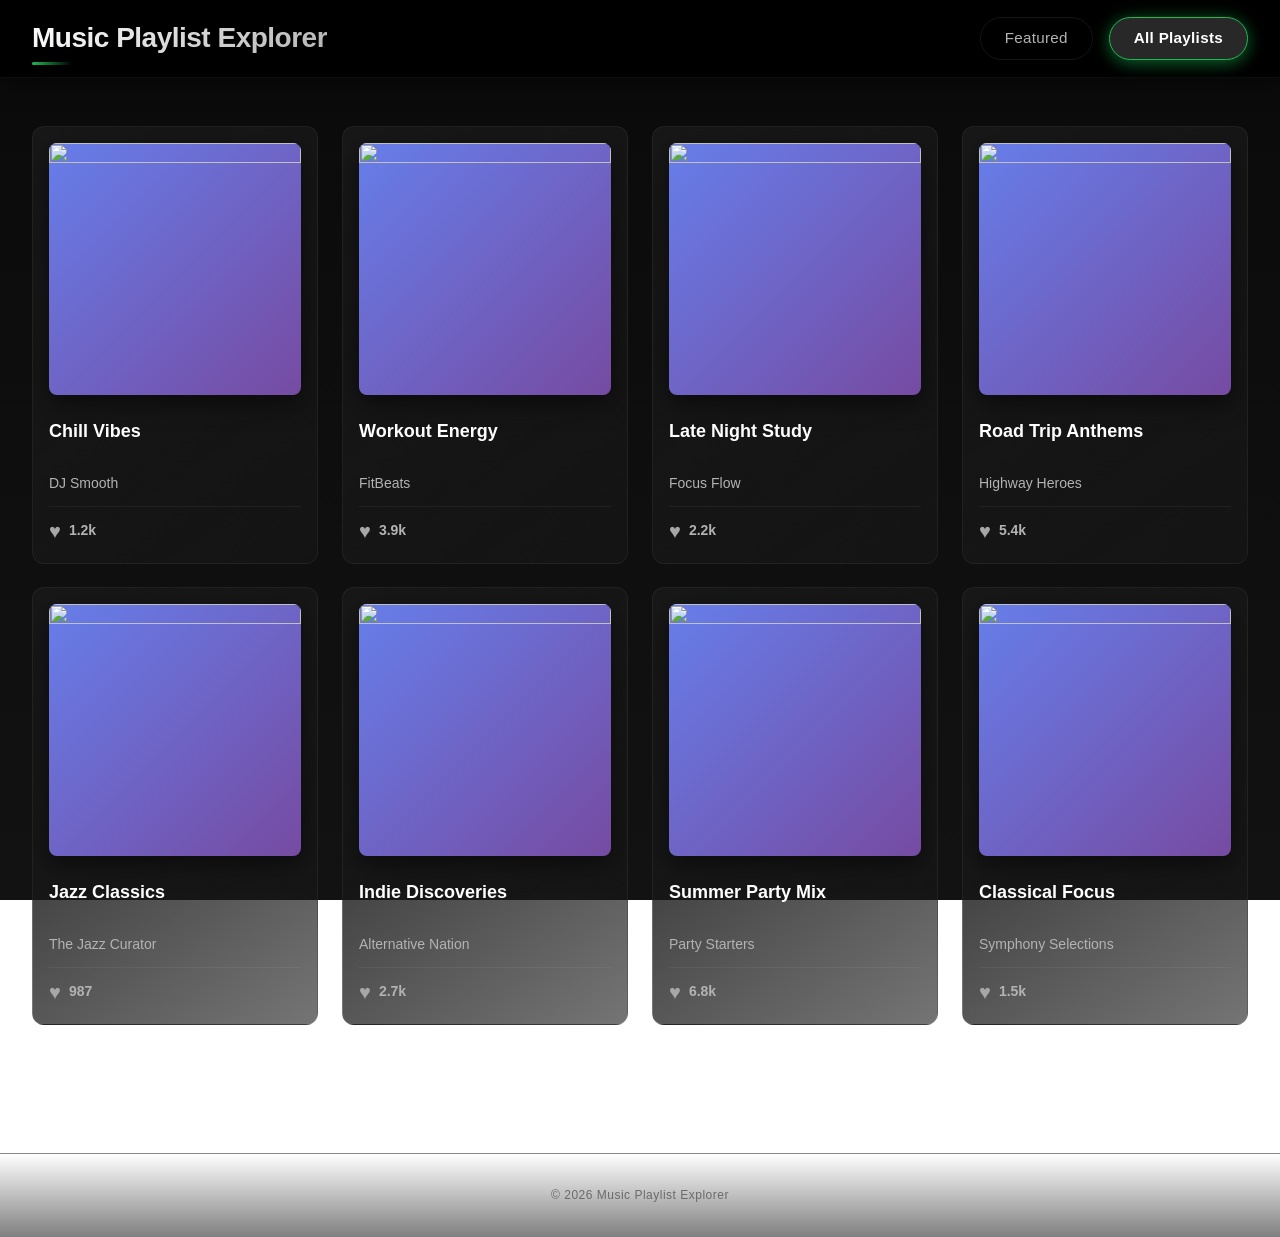
==== commit da6bdbd3: "Implement Featured Page with random playlist selection - Add featured.html with two-column layout (p" ====
--- a/music-playlist-creator/index.html
+++ b/music-playlist-creator/index.html
@@ -13,9 +13,9 @@
     <header>
         <div class="header-container">
             <h1>Music Playlist Explorer</h1>
-            <nav class="filter-nav" aria-label="Playlist filters">
-                <button class="filter-button active" aria-pressed="true">All</button>
-                <button class="filter-button" aria-pressed="false">Featured</button>
+            <nav class="page-nav" aria-label="Main navigation">
+                <a href="featured.html" class="nav-link">Featured</a>
+                <a href="index.html" class="nav-link active" aria-current="page">All Playlists</a>
             </nav>
         </div>
     </header>
--- a/music-playlist-creator/style.css
+++ b/music-playlist-creator/style.css
@@ -1108,6 +1108,286 @@
 }
 
 /* =====================================================================================
+ * PAGE NAVIGATION
+ * ===================================================================================== */
+
+.page-nav {
+    display: flex;
+    gap: var(--space-md);
+    align-items: center;
+}
+
+.nav-link {
+    padding: var(--space-sm) var(--space-lg);
+    background: transparent;
+    color: var(--color-text-secondary);
+    text-decoration: none;
+    border-radius: var(--radius-pill);
+    font-weight: var(--font-weight-medium);
+    font-size: 0.95rem;
+    transition: all var(--transition-base);
+    position: relative;
+    cursor: pointer;
+}
+
+.nav-link:hover {
+    color: var(--color-text-primary);
+    background: rgba(255, 255, 255, 0.05);
+    transform: translateY(-1px);
+}
+
+.nav-link.active {
+    color: var(--color-text-primary);
+    background: var(--color-bg-tertiary);
+    font-weight: var(--font-weight-semibold);
+}
+
+.nav-link:focus-visible {
+    outline: 2px solid var(--color-accent-primary);
+    outline-offset: 2px;
+}
+
+/* =====================================================================================
+ * FEATURED PAGE LAYOUT
+ * ===================================================================================== */
+
+.featured-main {
+    min-height: calc(100vh - 140px);
+    padding: var(--space-2xl) var(--space-lg);
+}
+
+.featured-container {
+    max-width: 1400px;
+    margin: 0 auto;
+    display: grid;
+    grid-template-columns: 400px 1fr;
+    gap: var(--space-3xl);
+    align-items: start;
+}
+
+/* Featured Left Column - Playlist Info */
+.featured-left {
+    position: sticky;
+    top: var(--space-2xl);
+    display: flex;
+    flex-direction: column;
+    gap: var(--space-lg);
+}
+
+.featured-image-container {
+    width: 100%;
+    aspect-ratio: 1;
+    border-radius: var(--radius-lg);
+    overflow: hidden;
+    box-shadow: var(--shadow-xl);
+    position: relative;
+    background: linear-gradient(135deg, var(--color-bg-tertiary) 0%, var(--color-bg-secondary) 100%);
+}
+
+.featured-playlist-image {
+    width: 100%;
+    height: 100%;
+    object-fit: cover;
+    transition: transform var(--transition-slow);
+}
+
+.featured-image-container:hover .featured-playlist-image {
+    transform: scale(1.05);
+}
+
+.featured-info {
+    display: flex;
+    flex-direction: column;
+    gap: var(--space-sm);
+}
+
+.featured-playlist-title {
+    font-size: 2.5rem;
+    font-weight: var(--font-weight-bold);
+    color: var(--color-text-primary);
+    line-height: 1.2;
+    margin: 0;
+}
+
+.featured-playlist-creator {
+    font-size: 1.1rem;
+    color: var(--color-text-secondary);
+    font-weight: var(--font-weight-medium);
+    margin: 0;
+}
+
+.featured-playlist-meta {
+    display: flex;
+    gap: var(--space-xl);
+    align-items: center;
+    margin-top: var(--space-md);
+    padding-top: var(--space-md);
+    border-top: 1px solid rgba(255, 255, 255, 0.1);
+}
+
+.featured-likes {
+    display: flex;
+    align-items: center;
+    gap: var(--space-sm);
+}
+
+.featured-likes .like-icon {
+    font-size: 1.5rem;
+    cursor: pointer;
+    color: var(--color-text-secondary);
+    transition: all var(--transition-fast);
+}
+
+.featured-likes .like-icon:hover {
+    transform: scale(1.1);
+}
+
+.featured-likes .like-icon.liked {
+    color: var(--color-accent-primary);
+}
+
+.featured-likes .like-count {
+    font-size: 1.1rem;
+    font-weight: var(--font-weight-semibold);
+    color: var(--color-text-primary);
+}
+
+.featured-song-count {
+    display: flex;
+    gap: var(--space-xs);
+    color: var(--color-text-secondary);
+    font-size: 0.95rem;
+}
+
+.featured-song-count .song-count-number {
+    font-weight: var(--font-weight-semibold);
+    color: var(--color-text-primary);
+}
+
+/* Featured Right Column - Song List */
+.featured-right {
+    display: flex;
+    flex-direction: column;
+    gap: var(--space-lg);
+}
+
+.featured-songs-header {
+    display: flex;
+    justify-content: space-between;
+    align-items: center;
+    padding-bottom: var(--space-md);
+    border-bottom: 1px solid rgba(255, 255, 255, 0.1);
+}
+
+.featured-songs-header h3 {
+    font-size: 1.5rem;
+    font-weight: var(--font-weight-bold);
+    color: var(--color-text-primary);
+    margin: 0;
+}
+
+.shuffle-button-featured {
+    padding: var(--space-sm) var(--space-lg);
+    background: var(--color-bg-tertiary);
+    color: var(--color-text-primary);
+    border: none;
+    border-radius: var(--radius-pill);
+    font-size: 0.95rem;
+    font-weight: var(--font-weight-medium);
+    cursor: pointer;
+    transition: all var(--transition-base);
+    box-shadow: var(--shadow-sm);
+}
+
+.shuffle-button-featured:hover {
+    background: var(--color-bg-elevated);
+    transform: translateY(-2px);
+    box-shadow: var(--shadow-md);
+}
+
+.shuffle-button-featured:active {
+    transform: translateY(0);
+}
+
+.shuffle-button-featured.shuffled {
+    animation: buttonPulse 0.3s ease;
+}
+
+.featured-songs {
+    display: flex;
+    flex-direction: column;
+    gap: var(--space-sm);
+    max-height: calc(100vh - 300px);
+    overflow-y: auto;
+    padding-right: var(--space-sm);
+}
+
+/* Custom scrollbar for featured songs */
+.featured-songs::-webkit-scrollbar {
+    width: 8px;
+}
+
+.featured-songs::-webkit-scrollbar-track {
+    background: var(--color-bg-secondary);
+    border-radius: var(--radius-sm);
+}
+
+.featured-songs::-webkit-scrollbar-thumb {
+    background: var(--color-bg-tertiary);
+    border-radius: var(--radius-sm);
+}
+
+.featured-songs::-webkit-scrollbar-thumb:hover {
+    background: var(--color-bg-elevated);
+}
+
+.loading-message,
+.no-songs {
+    text-align: center;
+    color: var(--color-text-secondary);
+    padding: var(--space-xl);
+    font-size: 1rem;
+}
+
+/* Responsive Featured Page */
+@media (max-width: 1024px) {
+    .featured-container {
+        grid-template-columns: 1fr;
+        gap: var(--space-xl);
+    }
+
+    .featured-left {
+        position: static;
+        max-width: 500px;
+        margin: 0 auto;
+    }
+
+    .featured-songs {
+        max-height: 600px;
+    }
+}
+
+@media (max-width: 768px) {
+    .featured-main {
+        padding: var(--space-lg) var(--space-md);
+    }
+
+    .featured-playlist-title {
+        font-size: 2rem;
+    }
+
+    .featured-songs-header {
+        flex-direction: column;
+        gap: var(--space-md);
+        align-items: flex-start;
+    }
+
+    .shuffle-button-featured {
+        width: 100%;
+    }
+}
+
+/* =====================================================================================
  * ACCESSIBILITY & PERFORMANCE
  * ===================================================================================== */
 
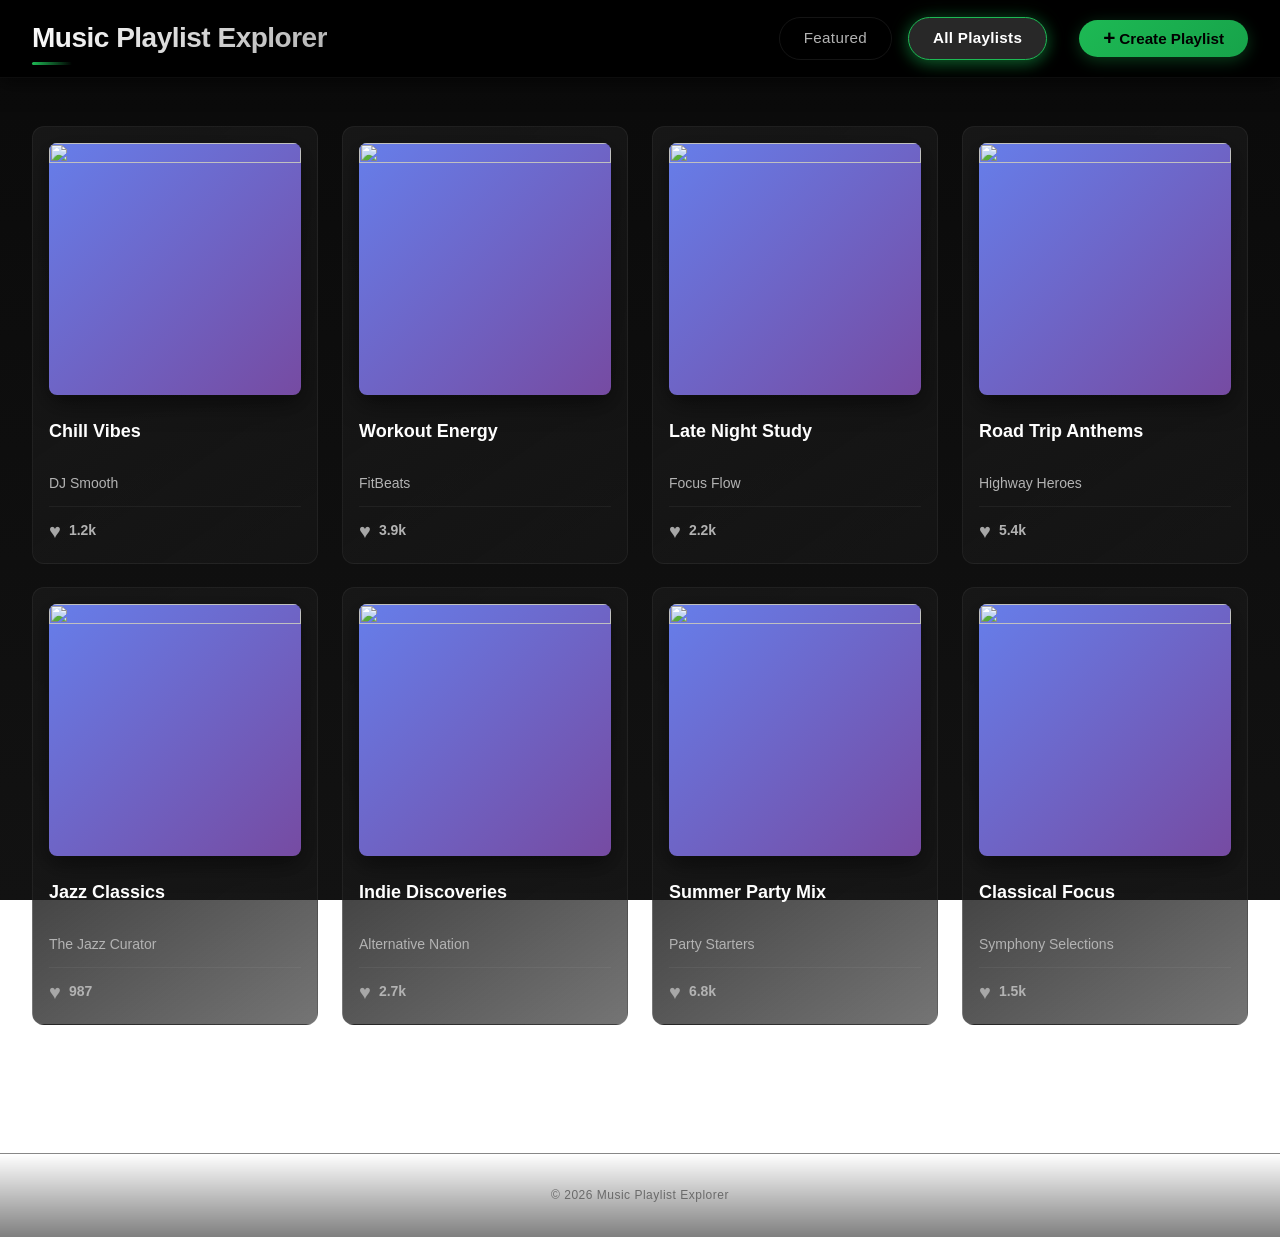
==== commit 8e72d154: "Implement Create Playlist feature Add comprehensive playlist creation functionality:  Planning & Spe" ====
--- a/music-playlist-creator/index.html
+++ b/music-playlist-creator/index.html
@@ -13,10 +13,15 @@
     <header>
         <div class="header-container">
             <h1>Music Playlist Explorer</h1>
-            <nav class="page-nav" aria-label="Main navigation">
-                <a href="featured.html" class="nav-link">Featured</a>
-                <a href="index.html" class="nav-link active" aria-current="page">All Playlists</a>
-            </nav>
+            <div class="header-actions">
+                <nav class="page-nav" aria-label="Main navigation">
+                    <a href="featured.html" class="nav-link">Featured</a>
+                    <a href="index.html" class="nav-link active" aria-current="page">All Playlists</a>
+                </nav>
+                <button class="create-playlist-button" aria-label="Create new playlist">
+                    <span class="button-icon">+</span> Create Playlist
+                </button>
+            </div>
         </div>
     </header>
 
@@ -79,15 +84,85 @@
                 </article>
             </div>
 
+            <!-- AI Description Section -->
+            <div class="modal-description-section">
+                <button class="get-description-button">✨ Get AI Description</button>
+                <div class="playlist-description" style="display: none;"></div>
+            </div>
+
             <div class="modal-actions">
                 <button class="shuffle-button">🔀 Shuffle Playlist</button>
             </div>
         </div>
     </div>
 
+    <!-- Create Playlist Modal -->
+    <div class="create-modal-overlay" style="display: none;" role="dialog" aria-modal="true" aria-labelledby="create-modal-title">
+        <div class="create-modal-content">
+            <button class="modal-close create-modal-close" aria-label="Close create playlist form">&times;</button>
+
+            <h2 id="create-modal-title">Create New Playlist</h2>
+
+            <form id="create-playlist-form" class="create-playlist-form">
+                <!-- Playlist Details -->
+                <div class="form-section">
+                    <h3>Playlist Details</h3>
+
+                    <div class="form-group">
+                        <label for="playlist-name">Playlist Name <span class="required">*</span></label>
+                        <input
+                            type="text"
+                            id="playlist-name"
+                            name="playlistName"
+                            maxlength="100"
+                            required
+                            placeholder="e.g., Summer Vibes"
+                            aria-required="true">
+                    </div>
+
+                    <div class="form-group">
+                        <label for="creator-name">Creator Name <span class="required">*</span></label>
+                        <input
+                            type="text"
+                            id="creator-name"
+                            name="creatorName"
+                            maxlength="50"
+                            required
+                            placeholder="e.g., DJ Cool"
+                            aria-required="true">
+                    </div>
+                </div>
+
+                <!-- Songs Section -->
+                <div class="form-section">
+                    <div class="section-header">
+                        <h3>Songs <span class="required">*</span></h3>
+                        <button type="button" class="add-song-button" aria-label="Add another song">
+                            <span class="button-icon">+</span> Add Song
+                        </button>
+                    </div>
+
+                    <div id="songs-container" class="songs-container">
+                        <!-- Song fields will be dynamically added here -->
+                    </div>
+                </div>
+
+                <!-- Form Actions -->
+                <div class="form-actions">
+                    <button type="button" class="cancel-button">Cancel</button>
+                    <button type="submit" class="submit-button">Create Playlist</button>
+                </div>
+
+                <!-- Error Messages -->
+                <div class="form-errors" style="display: none;"></div>
+            </form>
+        </div>
+    </div>
+
     <footer>
         <p>&copy; 2026 Music Playlist Explorer</p>
     </footer>
+    <script src="config.js"></script>
     <script src="script.js"></script>
 </body>
 </html>
--- a/music-playlist-creator/style.css
+++ b/music-playlist-creator/style.css
@@ -737,6 +737,66 @@
 
 .song-like-button.liked {
     color: var(--color-accent-primary);
+}
+
+/* AI Description Section */
+.modal-description-section {
+    display: flex;
+    flex-direction: column;
+    gap: var(--space-md);
+    padding: var(--space-lg) 0;
+    border-top: 1px solid rgba(255, 255, 255, 0.08);
+}
+
+.get-description-button {
+    align-self: center;
+    padding: 12px 32px;
+    background: linear-gradient(135deg, #8b5cf6 0%, #7c3aed 100%);
+    border: none;
+    border-radius: var(--radius-pill);
+    font-size: 15px;
+    font-weight: var(--font-weight-semibold);
+    color: #ffffff;
+    cursor: pointer;
+    transition: all var(--transition-base);
+    box-shadow: 0 4px 16px rgba(139, 92, 246, 0.3);
+}
+
+.get-description-button:hover:not(:disabled) {
+    background: linear-gradient(135deg, #7c3aed 0%, #6d28d9 100%);
+    transform: translateY(-2px);
+    box-shadow: 0 6px 20px rgba(139, 92, 246, 0.4);
+}
+
+.get-description-button:active:not(:disabled) {
+    transform: translateY(0);
+}
+
+.get-description-button:disabled {
+    opacity: 0.6;
+    cursor: not-allowed;
+}
+
+.playlist-description {
+    padding: var(--space-lg);
+    background: rgba(139, 92, 246, 0.1);
+    border: 1px solid rgba(139, 92, 246, 0.3);
+    border-radius: var(--radius-lg);
+    font-size: 15px;
+    line-height: 1.7;
+    color: var(--color-text-primary);
+    text-align: center;
+}
+
+.playlist-description.loading {
+    color: var(--color-text-secondary);
+    font-style: italic;
+}
+
+.playlist-description.error {
+    background: rgba(255, 107, 107, 0.1);
+    border-color: rgba(255, 107, 107, 0.3);
+    color: var(--color-error);
 }
 
 /* Modal Actions */
@@ -1108,6 +1168,16 @@
 }
 
 /* =====================================================================================
+ * HEADER ACTIONS
+ * ===================================================================================== */
+
+.header-actions {
+    display: flex;
+    align-items: center;
+    gap: var(--space-xl);
+}
+
+/* =====================================================================================
  * PAGE NAVIGATION
  * ===================================================================================== */
 
@@ -1148,6 +1218,301 @@
 }
 
 /* =====================================================================================
+ * CREATE PLAYLIST BUTTON
+ * ===================================================================================== */
+
+.create-playlist-button {
+    padding: var(--space-sm) var(--space-lg);
+    background: linear-gradient(135deg, var(--color-accent-primary) 0%, #17a34a 100%);
+    color: #000000;
+    border: none;
+    border-radius: var(--radius-pill);
+    font-size: 0.95rem;
+    font-weight: var(--font-weight-bold);
+    cursor: pointer;
+    transition: all var(--transition-base);
+    box-shadow: 0 4px 16px rgba(29, 185, 84, 0.3);
+    display: flex;
+    align-items: center;
+    gap: var(--space-xs);
+}
+
+.create-playlist-button .button-icon {
+    font-size: 1.3rem;
+    font-weight: var(--font-weight-bold);
+    line-height: 1;
+}
+
+.create-playlist-button:hover {
+    transform: translateY(-2px);
+    box-shadow: 0 6px 20px rgba(29, 185, 84, 0.4);
+}
+
+.create-playlist-button:active {
+    transform: translateY(0);
+}
+
+/* =====================================================================================
+ * CREATE PLAYLIST MODAL
+ * ===================================================================================== */
+
+.create-modal-overlay {
+    position: fixed;
+    inset: 0;
+    background: rgba(0, 0, 0, 0.85);
+    backdrop-filter: blur(4px);
+    display: flex;
+    justify-content: center;
+    align-items: center;
+    z-index: 2000;
+    padding: var(--space-lg);
+    overflow-y: auto;
+}
+
+.create-modal-content {
+    background: var(--color-bg-secondary);
+    border-radius: var(--radius-xl);
+    box-shadow: var(--shadow-xl);
+    max-width: 700px;
+    width: 100%;
+    max-height: 90vh;
+    overflow-y: auto;
+    padding: var(--space-2xl);
+    position: relative;
+}
+
+.create-modal-content h2 {
+    font-size: 2rem;
+    font-weight: var(--font-weight-bold);
+    color: var(--color-text-primary);
+    margin-bottom: var(--space-xl);
+    text-align: center;
+}
+
+.create-modal-close {
+    position: absolute;
+    top: var(--space-lg);
+    right: var(--space-lg);
+}
+
+/* =====================================================================================
+ * FORM STYLES
+ * ===================================================================================== */
+
+.create-playlist-form {
+    display: flex;
+    flex-direction: column;
+    gap: var(--space-xl);
+}
+
+.form-section {
+    display: flex;
+    flex-direction: column;
+    gap: var(--space-lg);
+    padding: var(--space-lg);
+    background: rgba(255, 255, 255, 0.03);
+    border-radius: var(--radius-lg);
+    border: 1px solid rgba(255, 255, 255, 0.08);
+}
+
+.form-section h3 {
+    font-size: 1.3rem;
+    font-weight: var(--font-weight-semibold);
+    color: var(--color-text-primary);
+    margin: 0;
+}
+
+.section-header {
+    display: flex;
+    justify-content: space-between;
+    align-items: center;
+}
+
+.form-group {
+    display: flex;
+    flex-direction: column;
+    gap: var(--space-xs);
+}
+
+.form-group label {
+    font-size: 0.9rem;
+    font-weight: var(--font-weight-medium);
+    color: var(--color-text-secondary);
+}
+
+.required {
+    color: var(--color-error);
+}
+
+.form-group input,
+.form-group textarea {
+    padding: var(--space-sm) var(--space-md);
+    background: var(--color-bg-tertiary);
+    border: 1px solid rgba(255, 255, 255, 0.1);
+    border-radius: var(--radius-md);
+    color: var(--color-text-primary);
+    font-size: 1rem;
+    font-family: var(--font-sans);
+    transition: all var(--transition-base);
+}
+
+.form-group input:focus,
+.form-group textarea:focus {
+    outline: none;
+    border-color: var(--color-accent-primary);
+    box-shadow: 0 0 0 3px rgba(29, 185, 84, 0.1);
+}
+
+.form-group input::placeholder,
+.form-group textarea::placeholder {
+    color: var(--color-text-dimmed);
+}
+
+/* Song Fields */
+.songs-container {
+    display: flex;
+    flex-direction: column;
+    gap: var(--space-lg);
+}
+
+.song-field {
+    padding: var(--space-md);
+    background: rgba(255, 255, 255, 0.02);
+    border: 1px solid rgba(255, 255, 255, 0.05);
+    border-radius: var(--radius-md);
+    position: relative;
+}
+
+.song-field-header {
+    display: flex;
+    justify-content: space-between;
+    align-items: center;
+    margin-bottom: var(--space-md);
+}
+
+.song-field-header h4 {
+    font-size: 1rem;
+    font-weight: var(--font-weight-semibold);
+    color: var(--color-text-primary);
+    margin: 0;
+}
+
+.remove-song-button {
+    padding: var(--space-xs) var(--space-sm);
+    background: transparent;
+    color: var(--color-error);
+    border: 1px solid var(--color-error);
+    border-radius: var(--radius-md);
+    font-size: 0.85rem;
+    font-weight: var(--font-weight-medium);
+    cursor: pointer;
+    transition: all var(--transition-base);
+}
+
+.remove-song-button:hover {
+    background: rgba(255, 107, 107, 0.1);
+}
+
+.song-field-inputs {
+    display: grid;
+    grid-template-columns: 1fr 1fr;
+    gap: var(--space-md);
+}
+
+.song-field-inputs .form-group:nth-child(3) {
+    grid-column: span 2;
+}
+
+.add-song-button {
+    padding: var(--space-sm) var(--space-md);
+    background: rgba(29, 185, 84, 0.1);
+    color: var(--color-accent-primary);
+    border: 1px solid var(--color-accent-primary);
+    border-radius: var(--radius-md);
+    font-size: 0.9rem;
+    font-weight: var(--font-weight-medium);
+    cursor: pointer;
+    transition: all var(--transition-base);
+    display: flex;
+    align-items: center;
+    gap: var(--space-xs);
+}
+
+.add-song-button .button-icon {
+    font-size: 1.2rem;
+    line-height: 1;
+}
+
+.add-song-button:hover {
+    background: rgba(29, 185, 84, 0.2);
+    transform: translateY(-1px);
+}
+
+/* Form Actions */
+.form-actions {
+    display: flex;
+    justify-content: flex-end;
+    gap: var(--space-md);
+    padding-top: var(--space-lg);
+    border-top: 1px solid rgba(255, 255, 255, 0.08);
+}
+
+.cancel-button,
+.submit-button {
+    padding: var(--space-sm) var(--space-2xl);
+    border-radius: var(--radius-pill);
+    font-size: 1rem;
+    font-weight: var(--font-weight-semibold);
+    cursor: pointer;
+    transition: all var(--transition-base);
+}
+
+.cancel-button {
+    background: transparent;
+    color: var(--color-text-secondary);
+    border: 1px solid rgba(255, 255, 255, 0.2);
+}
+
+.cancel-button:hover {
+    background: rgba(255, 255, 255, 0.05);
+    color: var(--color-text-primary);
+}
+
+.submit-button {
+    background: linear-gradient(135deg, var(--color-accent-primary) 0%, #17a34a 100%);
+    color: #000000;
+    border: none;
+    box-shadow: 0 4px 16px rgba(29, 185, 84, 0.3);
+}
+
+.submit-button:hover {
+    transform: translateY(-2px);
+    box-shadow: 0 6px 20px rgba(29, 185, 84, 0.4);
+}
+
+.submit-button:active {
+    transform: translateY(0);
+}
+
+/* Form Errors */
+.form-errors {
+    padding: var(--space-md);
+    background: rgba(255, 107, 107, 0.1);
+    border: 1px solid var(--color-error);
+    border-radius: var(--radius-md);
+    color: var(--color-error);
+}
+
+.form-errors ul {
+    margin: 0;
+    padding-left: var(--space-lg);
+}
+
+.form-errors li {
+    margin: var(--space-xs) 0;
+}
+
+/* =====================================================================================
  * FEATURED PAGE LAYOUT
  * ===================================================================================== */
 
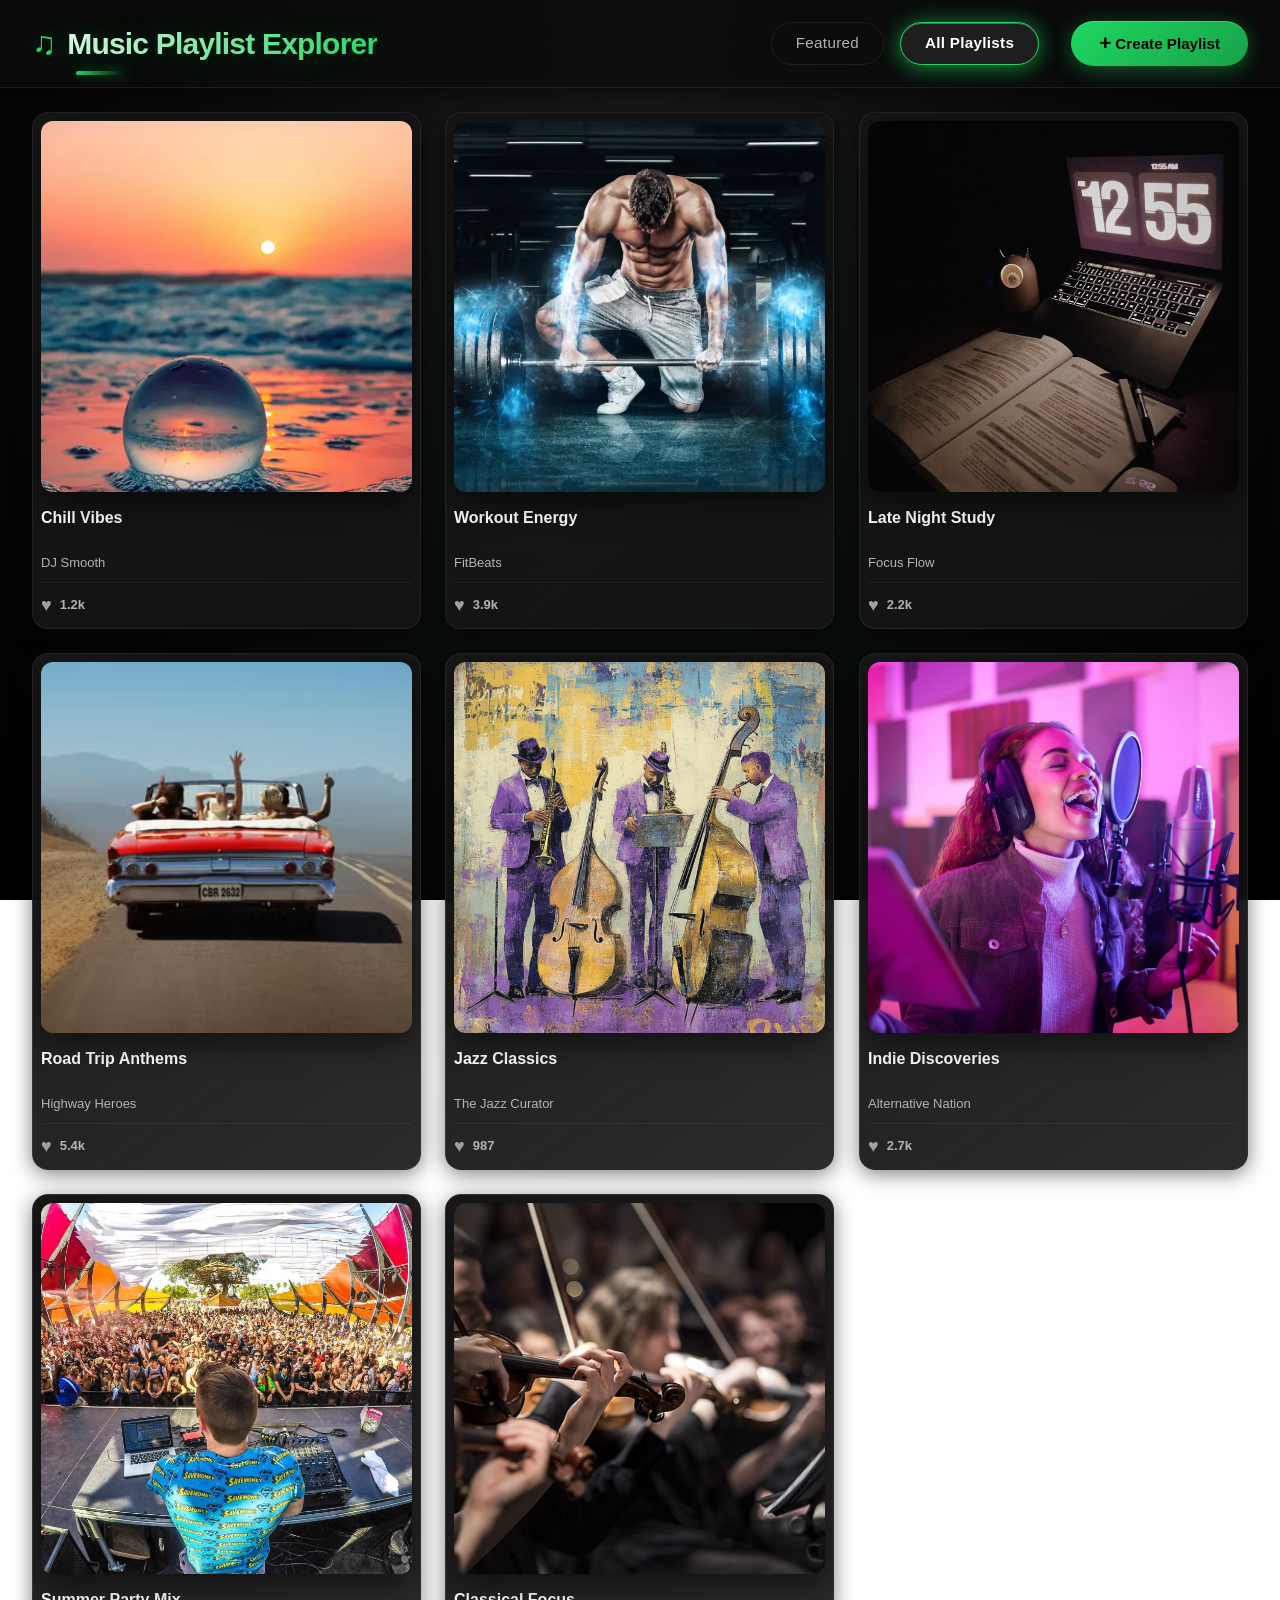
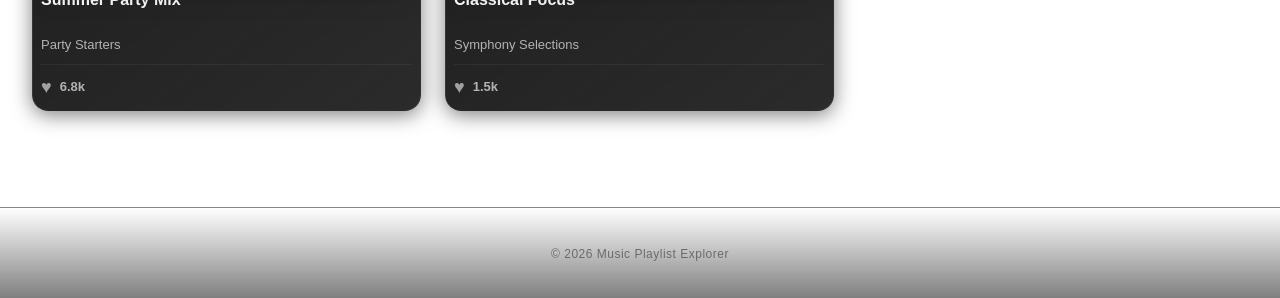
==== commit 96786367: "Complete Music Playlist Explorer with all features ✨ Core Features: - Responsive grid layout with pl" ====
--- a/music-playlist-creator/index.html
+++ b/music-playlist-creator/index.html
@@ -44,7 +44,11 @@
                     <h2 class="modal-playlist-title" id="modal-title">Playlist Title</h2>
                     <p class="modal-playlist-creator">Creator Name</p>
                 </div>
+                <button class="get-description-button-header">✨ Get AI Description</button>
             </div>
+
+            <!-- AI Description Display -->
+            <div class="playlist-description-display" style="display: none;"></div>
 
             <div class="modal-songs">
                 <!-- Song 1 -->
@@ -82,12 +86,6 @@
                     <span class="song-duration">0:00</span>
                     <button class="song-like-button" aria-label="Like this song">♥</button>
                 </article>
-            </div>
-
-            <!-- AI Description Section -->
-            <div class="modal-description-section">
-                <button class="get-description-button">✨ Get AI Description</button>
-                <div class="playlist-description" style="display: none;"></div>
             </div>
 
             <div class="modal-actions">
@@ -159,6 +157,33 @@
         </div>
     </div>
 
+    <!-- Music Player Bar (Fixed at Bottom) -->
+    <div class="music-player-bar" style="display: none;" role="region" aria-label="Now playing">
+        <div class="player-song-info">
+            <img class="player-thumbnail" src="assets/img/song.png" alt="">
+            <div class="player-text">
+                <h4 class="player-song-title">Song Title</h4>
+                <p class="player-song-artist">Artist Name</p>
+            </div>
+        </div>
+        <div class="player-controls">
+            <button class="player-button player-prev" aria-label="Previous song">⏮</button>
+            <button class="player-button player-play-pause" aria-label="Play/Pause">▶</button>
+            <button class="player-button player-next" aria-label="Next song">⏭</button>
+        </div>
+        <div class="player-progress-container">
+            <span class="player-current-time">0:00</span>
+            <div class="player-progress-bar" role="progressbar" aria-valuemin="0" aria-valuemax="100" aria-valuenow="0">
+                <div class="player-progress-fill"></div>
+                <div class="player-progress-handle"></div>
+            </div>
+            <span class="player-total-time">0:00</span>
+        </div>
+        <div class="player-extra">
+            <button class="player-close" aria-label="Close player">&times;</button>
+        </div>
+    </div>
+
     <footer>
         <p>&copy; 2026 Music Playlist Explorer</p>
     </footer>
--- a/music-playlist-creator/style.css
+++ b/music-playlist-creator/style.css
@@ -26,31 +26,37 @@
 }
 
 :root {
-    /* Color System */
-    --color-bg-primary: #121212;
-    --color-bg-secondary: #181818;
-    --color-bg-tertiary: #282828;
-    --color-bg-elevated: #2a2a2a;
+    /* Enhanced Color System with Better Contrast */
+    --color-bg-primary: #0a0a0a;
+    --color-bg-secondary: #141414;
+    --color-bg-tertiary: #1e1e1e;
+    --color-bg-elevated: #252525;
+    --color-bg-card: #181818;
 
     --color-text-primary: #ffffff;
     --color-text-secondary: #b3b3b3;
-    --color-text-muted: #a7a7a7;
+    --color-text-muted: #a0a0a0;
     --color-text-dimmed: #6a6a6a;
 
-    --color-accent-primary: #1DB954;
-    --color-accent-hover: #1ed760;
-    --color-accent-active: #169c46;
-
-    --color-error: #ff6b6b;
-    --color-warning: #ffa500;
-    --color-success: #1DB954;
-
-    /* Shadows & Depth */
-    --shadow-sm: 0 2px 8px rgba(0, 0, 0, 0.3);
-    --shadow-md: 0 4px 16px rgba(0, 0, 0, 0.4);
-    --shadow-lg: 0 8px 24px rgba(0, 0, 0, 0.5);
-    --shadow-xl: 0 16px 48px rgba(0, 0, 0, 0.6);
-    --shadow-glow: 0 0 20px rgba(29, 185, 84, 0.4);
+    /* Refined Accent Colors with Better Vibrancy */
+    --color-accent-primary: #1ed760;
+    --color-accent-hover: #1fdf64;
+    --color-accent-active: #1db954;
+    --color-accent-glow: rgba(30, 215, 96, 0.4);
+
+    --color-error: #f15e5e;
+    --color-warning: #ffb84d;
+    --color-success: #1ed760;
+
+    /* Enhanced Shadows for Better Depth */
+    --shadow-sm: 0 2px 8px rgba(0, 0, 0, 0.4);
+    --shadow-md: 0 4px 20px rgba(0, 0, 0, 0.5);
+    --shadow-lg: 0 8px 32px rgba(0, 0, 0, 0.6);
+    --shadow-xl: 0 20px 60px rgba(0, 0, 0, 0.7);
+    --shadow-glow: 0 0 24px var(--color-accent-glow);
+    --shadow-card-hover: 0 12px 40px rgba(0, 0, 0, 0.8),
+                         0 0 0 1px rgba(30, 215, 96, 0.15);
+    --shadow-inset: inset 0 1px 0 rgba(255, 255, 255, 0.1);
 
     /* Spacing System (8px base) */
     --space-xs: 4px;
@@ -68,11 +74,12 @@
     --radius-xl: 16px;
     --radius-pill: 500px;
 
-    /* Transitions */
+    /* Refined Animation Timing */
     --transition-fast: 150ms cubic-bezier(0.4, 0, 0.2, 1);
-    --transition-base: 250ms cubic-bezier(0.4, 0, 0.2, 1);
-    --transition-slow: 350ms cubic-bezier(0.4, 0, 0.2, 1);
-    --transition-bounce: 400ms cubic-bezier(0.34, 1.56, 0.64, 1);
+    --transition-base: 280ms cubic-bezier(0.4, 0, 0.2, 1);
+    --transition-slow: 400ms cubic-bezier(0.4, 0, 0.2, 1);
+    --transition-bounce: 500ms cubic-bezier(0.34, 1.56, 0.64, 1);
+    --transition-smooth: 350ms cubic-bezier(0.25, 0.46, 0.45, 0.94);
 
     /* Typography */
     --font-sans: -apple-system, BlinkMacSystemFont, 'Segoe UI', 'Helvetica Neue', Arial, sans-serif;
@@ -90,11 +97,12 @@
 
 body {
     font-family: var(--font-sans);
-    background: linear-gradient(180deg, #0a0a0a 0%, var(--color-bg-primary) 100%);
+    background: radial-gradient(ellipse at top, #1a1a1a 0%, var(--color-bg-primary) 50%, #000000 100%);
     background-attachment: fixed;
     color: var(--color-text-primary);
     line-height: 1.6;
     overflow-x: hidden;
+    position: relative;
 }
 
 /* Selection Styles */
@@ -120,15 +128,15 @@
  * ===================================================================================== */
 
 header {
-    background: rgba(0, 0, 0, 0.95);
-    backdrop-filter: blur(20px) saturate(180%);
-    -webkit-backdrop-filter: blur(20px) saturate(180%);
-    border-bottom: 1px solid rgba(255, 255, 255, 0.05);
-    box-shadow: 0 4px 20px rgba(0, 0, 0, 0.6);
+    background: rgba(10, 10, 10, 0.8);
+    backdrop-filter: blur(24px) saturate(180%);
+    -webkit-backdrop-filter: blur(24px) saturate(180%);
+    border-bottom: 1px solid rgba(255, 255, 255, 0.08);
+    box-shadow: 0 4px 24px rgba(0, 0, 0, 0.7);
     position: sticky;
     top: 0;
     z-index: 1000;
-    transition: background var(--transition-base);
+    transition: all var(--transition-base);
 }
 
 header.scrolled {
@@ -137,35 +145,77 @@
 }
 
 .header-container {
-    max-width: 1400px;
+    max-width: 1600px;
     margin: 0 auto;
-    padding: var(--space-md) var(--space-xl);
+    padding: 18px var(--space-xl);
     display: flex;
     justify-content: space-between;
     align-items: center;
-    gap: var(--space-lg);
+    gap: var(--space-xl);
 }
 
 header h1 {
-    font-size: clamp(20px, 4vw, 28px);
+    font-size: clamp(22px, 4vw, 30px);
     font-weight: var(--font-weight-bold);
-    letter-spacing: -0.5px;
-    background: linear-gradient(135deg, #ffffff 0%, #b3b3b3 100%);
+    letter-spacing: -0.8px;
+    background: linear-gradient(135deg, #ffffff 0%, var(--color-accent-primary) 100%);
     -webkit-background-clip: text;
     -webkit-text-fill-color: transparent;
     background-clip: text;
     position: relative;
+    text-shadow: 0 0 30px rgba(30, 215, 96, 0.3);
+    display: flex;
+    align-items: center;
+    gap: 12px;
+}
+
+/* Music Note Icon */
+header h1::before {
+    content: '♫';
+    font-size: 32px;
+    background: linear-gradient(135deg, var(--color-accent-primary) 0%, #1fdf64 100%);
+    -webkit-background-clip: text;
+    -webkit-text-fill-color: transparent;
+    background-clip: text;
+    filter: drop-shadow(0 0 12px var(--color-accent-glow));
+    animation: musicNotePulse 4s cubic-bezier(0.45, 0.05, 0.55, 0.95) infinite;
+    display: inline-block;
+    transition: transform 0.4s cubic-bezier(0.34, 1.56, 0.64, 1),
+                filter 0.4s ease-out;
+    transform-origin: center;
+    will-change: transform, filter;
+}
+
+/* Hover Effect on Music Note */
+header h1:hover::before {
+    transform: scale(1.25) rotate(15deg) !important;
+    filter: drop-shadow(0 0 28px var(--color-accent-glow))
+            drop-shadow(0 0 12px var(--color-accent-primary))
+            drop-shadow(0 0 4px rgba(30, 215, 96, 0.8)) !important;
+    animation-play-state: paused !important;
+}
+
+@keyframes musicNotePulse {
+    0%, 100% {
+        transform: scale(1);
+        filter: drop-shadow(0 0 12px var(--color-accent-glow));
+    }
+    50% {
+        transform: scale(1.05);
+        filter: drop-shadow(0 0 16px var(--color-accent-glow));
+    }
 }
 
 header h1::after {
     content: '';
     position: absolute;
-    bottom: -4px;
-    left: 0;
-    width: 40px;
-    height: 3px;
+    bottom: -6px;
+    left: 44px;
+    width: 50px;
+    height: 4px;
     background: linear-gradient(90deg, var(--color-accent-primary) 0%, transparent 100%);
     border-radius: var(--radius-pill);
+    box-shadow: 0 0 12px var(--color-accent-glow);
 }
 
 /* Navigation Pills */
@@ -220,8 +270,10 @@
     background: var(--color-accent-primary);
     border-color: var(--color-accent-primary);
     color: #000000;
-    box-shadow: 0 4px 16px rgba(29, 185, 84, 0.4),
-                0 0 20px rgba(29, 185, 84, 0.2);
+    font-weight: var(--font-weight-bold);
+    box-shadow: 0 4px 20px var(--color-accent-glow),
+                0 0 24px rgba(30, 215, 96, 0.3),
+                inset 0 1px 0 rgba(255, 255, 255, 0.3);
 }
 
 .nav-link.active:hover,
@@ -241,10 +293,12 @@
  * ===================================================================================== */
 
 main {
-    max-width: 1400px;
+    max-width: 1600px;
     margin: 0 auto;
-    padding: var(--space-2xl) var(--space-xl) var(--space-3xl);
+    padding: var(--space-lg) var(--space-xl) var(--space-xl);
     min-height: calc(100vh - 200px);
+    position: relative;
+    z-index: 1;
 }
 
 .playlist-gallery {
@@ -269,9 +323,11 @@
 
 .playlist-cards {
     display: grid;
-    grid-template-columns: repeat(auto-fill, minmax(260px, 1fr));
+    grid-template-columns: repeat(4, 1fr);
     gap: var(--space-lg);
     animation: staggerFadeIn 0.8s var(--transition-slow);
+    position: relative;
+    z-index: 1;
 }
 
 @keyframes staggerFadeIn {
@@ -283,55 +339,70 @@
     }
 }
 
-/* Individual Playlist Card */
+/* Enhanced Playlist Card with Better Depth */
 .playlist-card {
     position: relative;
-    background: linear-gradient(145deg, var(--color-bg-secondary) 0%, rgba(24, 24, 24, 0.6) 100%);
-    border: 1px solid rgba(255, 255, 255, 0.05);
-    border-radius: var(--radius-lg);
-    padding: var(--space-md);
+    background: linear-gradient(145deg, var(--color-bg-card) 0%, rgba(20, 20, 20, 0.9) 100%);
+    border: 1px solid rgba(255, 255, 255, 0.06);
+    border-radius: var(--radius-xl);
+    padding: var(--space-sm);
     cursor: pointer;
-    transition: all var(--transition-base);
+    transition: all var(--transition-smooth);
     overflow: hidden;
     will-change: transform;
+    box-shadow: var(--shadow-md);
 }
 
 .playlist-card::before {
     content: '';
     position: absolute;
     inset: 0;
-    background: linear-gradient(145deg, rgba(29, 185, 84, 0.1) 0%, transparent 100%);
+    background: linear-gradient(145deg, rgba(30, 215, 96, 0.08) 0%, transparent 100%);
     opacity: 0;
-    transition: opacity var(--transition-base);
+    transition: opacity var(--transition-smooth);
     pointer-events: none;
+}
+
+.playlist-card::after {
+    content: '';
+    position: absolute;
+    inset: -1px;
+    background: linear-gradient(145deg, var(--color-accent-primary), transparent);
+    border-radius: var(--radius-xl);
+    opacity: 0;
+    z-index: -1;
+    transition: opacity var(--transition-smooth);
 }
 
 .playlist-card:hover::before {
     opacity: 1;
 }
 
+.playlist-card:hover::after {
+    opacity: 0.15;
+}
+
 .playlist-card:hover {
-    transform: translateY(-8px) scale(1.02);
-    border-color: rgba(29, 185, 84, 0.3);
-    box-shadow: 0 16px 40px rgba(0, 0, 0, 0.7),
-                0 0 0 1px rgba(29, 185, 84, 0.1),
-                inset 0 1px 0 rgba(255, 255, 255, 0.1);
+    transform: translateY(-10px) scale(1.03);
+    border-color: rgba(30, 215, 96, 0.4);
+    box-shadow: var(--shadow-card-hover),
+                var(--shadow-inset);
 }
 
 .playlist-card:active {
     transform: translateY(-4px) scale(1.01);
 }
 
-/* Playlist Card Image */
+/* Enhanced Playlist Card Image with Better Effects */
 .playlist-image {
     width: 100%;
     aspect-ratio: 1;
     object-fit: cover;
     background: linear-gradient(135deg, #667eea 0%, #764ba2 100%);
-    border-radius: var(--radius-md);
-    margin-bottom: var(--space-md);
+    border-radius: var(--radius-lg);
+    margin-bottom: var(--space-sm);
     box-shadow: var(--shadow-lg);
-    transition: all var(--transition-base);
+    transition: all var(--transition-smooth);
     position: relative;
     overflow: hidden;
 }
@@ -340,14 +411,16 @@
     content: '';
     position: absolute;
     inset: 0;
-    background: linear-gradient(180deg, transparent 0%, rgba(0, 0, 0, 0.4) 100%);
+    background: linear-gradient(180deg, transparent 0%, rgba(0, 0, 0, 0.5) 100%);
     opacity: 0;
-    transition: opacity var(--transition-base);
+    transition: opacity var(--transition-smooth);
 }
 
 .playlist-card:hover .playlist-image {
-    box-shadow: 0 12px 32px rgba(0, 0, 0, 0.8);
-    transform: scale(1.05);
+    box-shadow: 0 16px 40px rgba(0, 0, 0, 0.9),
+                0 0 20px rgba(30, 215, 96, 0.2);
+    transform: scale(1.08);
+    border-radius: var(--radius-md);
 }
 
 .playlist-card:hover .playlist-image::after {
@@ -362,16 +435,16 @@
 }
 
 .playlist-title {
-    font-size: 18px;
+    font-size: 16px;
     font-weight: var(--font-weight-bold);
     color: var(--color-text-primary);
-    line-height: 1.4;
+    line-height: 1.3;
     overflow: hidden;
     text-overflow: ellipsis;
     display: -webkit-box;
     -webkit-line-clamp: 2;
     -webkit-box-orient: vertical;
-    min-height: 50px;
+    min-height: 42px;
     transition: color var(--transition-fast);
 }
 
@@ -380,11 +453,11 @@
 }
 
 .playlist-creator {
-    font-size: 14px;
+    font-size: 13px;
     font-weight: var(--font-weight-regular);
     color: var(--color-text-secondary);
-    line-height: 1.5;
-    margin-bottom: var(--space-sm);
+    line-height: 1.4;
+    margin-bottom: 6px;
     transition: color var(--transition-fast);
 }
 
@@ -402,10 +475,10 @@
 }
 
 .like-icon {
-    font-size: 20px;
+    font-size: 18px;
     color: var(--color-text-muted);
     cursor: pointer;
-    transition: all var(--transition-bounce);
+    transition: transform var(--transition-bounce), filter var(--transition-bounce);
     position: relative;
     display: inline-flex;
     align-items: center;
@@ -434,15 +507,21 @@
     transform: translateX(-50%) translateY(-4px);
 }
 
+.like-icon.liked {
+    color: var(--color-accent-primary) !important;
+    animation: likeHeartPulse 0.4s var(--transition-bounce) forwards;
+}
+
 .like-icon:hover {
     color: var(--color-accent-primary);
     transform: scale(1.2);
     filter: drop-shadow(0 0 8px rgba(29, 185, 84, 0.6));
 }
 
-.like-icon.liked {
-    color: var(--color-accent-primary);
-    animation: likeHeartPulse 0.4s var(--transition-bounce);
+.like-icon.liked:hover {
+    color: var(--color-accent-primary) !important;
+    transform: scale(1.2);
+    filter: drop-shadow(0 0 12px rgba(29, 185, 84, 0.8));
 }
 
 @keyframes likeHeartPulse {
@@ -461,7 +540,7 @@
 }
 
 .like-count {
-    font-size: 14px;
+    font-size: 13px;
     font-weight: var(--font-weight-semibold);
     color: var(--color-text-secondary);
     transition: color var(--transition-fast);
@@ -469,6 +548,50 @@
 
 .playlist-card:hover .like-count {
     color: var(--color-text-primary);
+}
+
+/* Playlist Edit Button */
+.playlist-edit-button {
+    position: absolute;
+    top: var(--space-sm);
+    right: var(--space-sm);
+    background: rgba(18, 18, 18, 0.9);
+    backdrop-filter: blur(8px);
+    border: 1px solid rgba(255, 255, 255, 0.1);
+    border-radius: var(--radius-md);
+    padding: 6px 10px;
+    color: var(--color-text-secondary);
+    cursor: pointer;
+    opacity: 0;
+    transform: translateY(-4px);
+    transition: all var(--transition-base);
+    font-size: 14px;
+    display: flex;
+    align-items: center;
+    gap: 4px;
+    z-index: 10;
+}
+
+.playlist-card:hover .playlist-edit-button {
+    opacity: 1;
+    transform: translateY(0);
+}
+
+.playlist-edit-button:hover {
+    background: var(--color-accent-primary);
+    color: var(--color-text-primary);
+    border-color: var(--color-accent-primary);
+    box-shadow: 0 4px 12px rgba(29, 185, 84, 0.4);
+    transform: scale(1.05);
+}
+
+.playlist-edit-button:active {
+    transform: scale(0.98);
+}
+
+.edit-icon {
+    font-size: 16px;
+    line-height: 1;
 }
 
 /* =====================================================================================
@@ -500,17 +623,18 @@
 
 .modal-content {
     position: relative;
-    background: linear-gradient(145deg, var(--color-bg-secondary) 0%, rgba(24, 24, 24, 0.95) 100%);
-    border: 1px solid rgba(255, 255, 255, 0.1);
+    background: linear-gradient(145deg, rgba(20, 20, 20, 0.98) 0%, rgba(15, 15, 15, 0.98) 100%);
+    border: 1px solid rgba(255, 255, 255, 0.12);
     width: 100%;
     max-width: 900px;
     max-height: 90vh;
-    border-radius: var(--radius-xl);
+    border-radius: 24px;
     padding: var(--space-2xl);
     overflow-y: auto;
-    box-shadow: 0 24px 64px rgba(0, 0, 0, 0.9),
-                inset 0 1px 0 rgba(255, 255, 255, 0.1);
-    animation: slideUpFadeIn 0.4s var(--transition-bounce);
+    box-shadow: 0 32px 80px rgba(0, 0, 0, 0.95),
+                0 0 1px rgba(30, 215, 96, 0.2),
+                inset 0 1px 0 rgba(255, 255, 255, 0.15);
+    animation: slideUpFadeIn 0.5s cubic-bezier(0.34, 1.56, 0.64, 1);
 }
 
 @keyframes slideUpFadeIn {
@@ -582,6 +706,7 @@
 .modal-header {
     display: flex;
     gap: var(--space-lg);
+    align-items: flex-start;
     margin-bottom: var(--space-xl);
     padding-bottom: var(--space-lg);
     border-bottom: 1px solid rgba(255, 255, 255, 0.08);
@@ -603,6 +728,7 @@
     flex-direction: column;
     justify-content: center;
     gap: var(--space-sm);
+    flex: 1;
 }
 
 .modal-playlist-title {
@@ -653,12 +779,14 @@
 }
 
 .song-item:hover {
-    background: rgba(255, 255, 255, 0.05);
+    background: rgba(30, 215, 96, 0.08);
     border-left: 3px solid transparent;
+    transform: translateX(4px);
 }
 
 .song-item:hover::before {
-    height: 60%;
+    height: 70%;
+    box-shadow: 0 0 8px var(--color-accent-glow);
 }
 
 .song-thumbnail {
@@ -677,6 +805,32 @@
     box-shadow: var(--shadow-md);
 }
 
+/* Playing Song State */
+.song-item.playing {
+    background-color: rgba(29, 185, 84, 0.1);
+    border-left: 3px solid var(--color-accent-primary);
+}
+
+.song-item.playing::before {
+    height: 70%;
+    background: var(--color-accent-primary);
+    box-shadow: 0 0 10px rgba(29, 185, 84, 0.5);
+}
+
+.song-item.playing .song-title {
+    color: var(--color-accent-primary);
+    font-weight: var(--font-weight-bold);
+}
+
+@keyframes playingPulse {
+    0%, 100% {
+        background-color: rgba(29, 185, 84, 0.1);
+    }
+    50% {
+        background-color: rgba(29, 185, 84, 0.15);
+    }
+}
+
 .song-details {
     flex: 1;
     min-width: 0;
@@ -724,9 +878,13 @@
     color: var(--color-text-muted);
     padding: var(--space-sm);
     cursor: pointer;
-    transition: all var(--transition-bounce);
+    transition: transform var(--transition-bounce), background var(--transition-bounce);
     flex-shrink: 0;
     border-radius: 50%;
+}
+
+.song-like-button.liked {
+    color: var(--color-accent-primary) !important;
 }
 
 .song-like-button:hover {
@@ -735,46 +893,92 @@
     background: rgba(29, 185, 84, 0.1);
 }
 
-.song-like-button.liked {
-    color: var(--color-accent-primary);
-}
-
-/* AI Description Section */
-.modal-description-section {
-    display: flex;
-    flex-direction: column;
-    gap: var(--space-md);
-    padding: var(--space-lg) 0;
-    border-top: 1px solid rgba(255, 255, 255, 0.08);
-}
-
-.get-description-button {
-    align-self: center;
-    padding: 12px 32px;
+.song-like-button.liked:hover {
+    color: var(--color-accent-primary) !important;
+    transform: scale(1.2);
+    background: rgba(29, 185, 84, 0.2);
+}
+
+/* AI Description Button in Header */
+.get-description-button-header {
+    padding: 10px 20px;
     background: linear-gradient(135deg, #8b5cf6 0%, #7c3aed 100%);
     border: none;
     border-radius: var(--radius-pill);
-    font-size: 15px;
+    font-size: 14px;
     font-weight: var(--font-weight-semibold);
     color: #ffffff;
     cursor: pointer;
     transition: all var(--transition-base);
     box-shadow: 0 4px 16px rgba(139, 92, 246, 0.3);
-}
-
-.get-description-button:hover:not(:disabled) {
+    white-space: nowrap;
+    align-self: center;
+    position: relative;
+    overflow: hidden;
+}
+
+.get-description-button-header::before {
+    content: '';
+    position: absolute;
+    inset: 0;
+    background: linear-gradient(135deg, rgba(255, 255, 255, 0.2) 0%, transparent 100%);
+    opacity: 0;
+    transition: opacity var(--transition-base);
+}
+
+.get-description-button-header:hover:not(:disabled)::before {
+    opacity: 1;
+}
+
+.get-description-button-header:hover:not(:disabled) {
     background: linear-gradient(135deg, #7c3aed 0%, #6d28d9 100%);
-    transform: translateY(-2px);
-    box-shadow: 0 6px 20px rgba(139, 92, 246, 0.4);
-}
-
-.get-description-button:active:not(:disabled) {
-    transform: translateY(0);
-}
-
-.get-description-button:disabled {
+    transform: translateY(-2px) scale(1.02);
+    box-shadow: 0 6px 20px rgba(139, 92, 246, 0.5);
+}
+
+.get-description-button-header:active:not(:disabled) {
+    transform: translateY(0) scale(0.98);
+}
+
+.get-description-button-header:disabled {
     opacity: 0.6;
     cursor: not-allowed;
+}
+
+/* AI Description Display */
+.playlist-description-display {
+    padding: var(--space-lg);
+    background: rgba(139, 92, 246, 0.1);
+    border: 1px solid rgba(139, 92, 246, 0.3);
+    border-radius: var(--radius-lg);
+    font-size: 15px;
+    line-height: 1.7;
+    color: var(--color-text-primary);
+    margin-bottom: var(--space-lg);
+    animation: slideDownFadeIn 0.4s var(--transition-smooth);
+}
+
+@keyframes slideDownFadeIn {
+    from {
+        opacity: 0;
+        transform: translateY(-10px);
+    }
+    to {
+        opacity: 1;
+        transform: translateY(0);
+    }
+}
+
+.playlist-description-display.loading {
+    color: var(--color-text-secondary);
+    font-style: italic;
+    text-align: center;
+}
+
+.playlist-description-display.error {
+    background: rgba(255, 107, 107, 0.1);
+    border-color: rgba(255, 107, 107, 0.3);
+    color: var(--color-error);
 }
 
 .playlist-description {
@@ -867,10 +1071,12 @@
  * ===================================================================================== */
 
 .featured-main {
-    max-width: 1400px;
+    max-width: 1600px;
     margin: 0 auto;
-    padding: var(--space-2xl) var(--space-xl) var(--space-3xl);
+    padding: var(--space-lg) var(--space-xl) var(--space-xl);
     min-height: calc(100vh - 200px);
+    position: relative;
+    z-index: 1;
 }
 
 .featured-container {
@@ -1061,9 +1267,16 @@
  * RESPONSIVE DESIGN
  * ===================================================================================== */
 
+@media (max-width: 1400px) {
+    .playlist-cards {
+        grid-template-columns: repeat(3, 1fr);
+        gap: var(--space-lg);
+    }
+}
+
 @media (max-width: 1200px) {
     .playlist-cards {
-        grid-template-columns: repeat(auto-fill, minmax(240px, 1fr));
+        grid-template-columns: repeat(3, 1fr);
         gap: var(--space-md);
     }
 
@@ -1074,7 +1287,7 @@
 
 @media (max-width: 992px) {
     .playlist-cards {
-        grid-template-columns: repeat(auto-fill, minmax(220px, 1fr));
+        grid-template-columns: repeat(2, 1fr);
     }
 
     .header-container {
@@ -1107,7 +1320,7 @@
 
 @media (max-width: 768px) {
     .playlist-cards {
-        grid-template-columns: repeat(auto-fill, minmax(180px, 1fr));
+        grid-template-columns: repeat(2, 1fr);
         gap: var(--space-md);
     }
 
@@ -1124,6 +1337,11 @@
     .modal-playlist-image {
         width: 140px;
         height: 140px;
+    }
+
+    .get-description-button-header {
+        width: 100%;
+        margin-top: var(--space-sm);
     }
 
     .featured-left {
@@ -1222,7 +1440,7 @@
  * ===================================================================================== */
 
 .create-playlist-button {
-    padding: var(--space-sm) var(--space-lg);
+    padding: 12px 28px;
     background: linear-gradient(135deg, var(--color-accent-primary) 0%, #17a34a 100%);
     color: #000000;
     border: none;
@@ -1230,11 +1448,27 @@
     font-size: 0.95rem;
     font-weight: var(--font-weight-bold);
     cursor: pointer;
-    transition: all var(--transition-base);
-    box-shadow: 0 4px 16px rgba(29, 185, 84, 0.3);
+    transition: all var(--transition-smooth);
+    box-shadow: 0 4px 20px var(--color-accent-glow),
+                inset 0 1px 0 rgba(255, 255, 255, 0.2);
     display: flex;
     align-items: center;
     gap: var(--space-xs);
+    position: relative;
+    overflow: hidden;
+}
+
+.create-playlist-button::before {
+    content: '';
+    position: absolute;
+    inset: 0;
+    background: linear-gradient(135deg, rgba(255, 255, 255, 0.2) 0%, transparent 100%);
+    opacity: 0;
+    transition: opacity var(--transition-fast);
+}
+
+.create-playlist-button:hover::before {
+    opacity: 1;
 }
 
 .create-playlist-button .button-icon {
@@ -1244,8 +1478,10 @@
 }
 
 .create-playlist-button:hover {
-    transform: translateY(-2px);
-    box-shadow: 0 6px 20px rgba(29, 185, 84, 0.4);
+    transform: translateY(-3px) scale(1.02);
+    box-shadow: 0 8px 28px var(--color-accent-glow),
+                0 0 20px rgba(30, 215, 96, 0.3),
+                inset 0 1px 0 rgba(255, 255, 255, 0.3);
 }
 
 .create-playlist-button:active {
@@ -1753,6 +1989,325 @@
 }
 
 /* =====================================================================================
+ * MUSIC PLAYER BAR (FIXED AT BOTTOM)
+ * ===================================================================================== */
+
+.music-player-bar {
+    position: fixed;
+    bottom: 0;
+    left: 0;
+    right: 0;
+    width: 100%;
+    height: 96px;
+    background: linear-gradient(135deg, rgba(25, 25, 25, 0.98) 0%, rgba(15, 15, 15, 0.98) 100%);
+    backdrop-filter: blur(32px) saturate(180%);
+    -webkit-backdrop-filter: blur(32px) saturate(180%);
+    border-top: 1px solid rgba(30, 215, 96, 0.15);
+    box-shadow: 0 -8px 32px rgba(0, 0, 0, 0.7),
+                inset 0 1px 0 rgba(255, 255, 255, 0.1);
+    display: flex;
+    align-items: center;
+    justify-content: space-between;
+    padding: 0 var(--space-xl);
+    gap: var(--space-xl);
+    z-index: 900;
+    animation: slideUpPlayer 0.5s cubic-bezier(0.34, 1.56, 0.64, 1);
+}
+
+@keyframes slideUpPlayer {
+    from {
+        transform: translateY(100%);
+        opacity: 0;
+    }
+    to {
+        transform: translateY(0);
+        opacity: 1;
+    }
+}
+
+/* Player Song Info (Left Side) */
+.player-song-info {
+    display: flex;
+    align-items: center;
+    gap: var(--space-md);
+    flex: 1;
+    min-width: 0; /* Allow text truncation */
+}
+
+.player-thumbnail {
+    width: 60px;
+    height: 60px;
+    border-radius: var(--radius-md);
+    object-fit: cover;
+    box-shadow: 0 4px 12px rgba(0, 0, 0, 0.4);
+}
+
+.player-text {
+    display: flex;
+    flex-direction: column;
+    gap: 4px;
+    min-width: 0; /* Allow text truncation */
+}
+
+.player-song-title {
+    font-size: var(--font-size-md);
+    font-weight: var(--font-weight-bold);
+    color: var(--color-text-primary);
+    margin: 0;
+    white-space: nowrap;
+    overflow: hidden;
+    text-overflow: ellipsis;
+}
+
+.player-song-artist {
+    font-size: var(--font-size-sm);
+    color: var(--color-text-secondary);
+    margin: 0;
+    white-space: nowrap;
+    overflow: hidden;
+    text-overflow: ellipsis;
+}
+
+/* Player Controls (Center) */
+.player-controls {
+    display: flex;
+    align-items: center;
+    gap: var(--space-md);
+    flex-shrink: 0;
+}
+
+.player-button {
+    background: rgba(255, 255, 255, 0.1);
+    border: 1px solid rgba(255, 255, 255, 0.2);
+    color: var(--color-text-primary);
+    font-size: 20px;
+    width: 44px;
+    height: 44px;
+    border-radius: 50%;
+    cursor: pointer;
+    transition: all var(--transition-normal);
+    display: flex;
+    align-items: center;
+    justify-content: center;
+}
+
+.player-button:hover {
+    background: rgba(255, 255, 255, 0.2);
+    border-color: var(--color-accent-primary);
+    transform: scale(1.05);
+}
+
+.player-button:active {
+    transform: scale(0.95);
+}
+
+.player-play-pause {
+    background: var(--color-accent-primary);
+    border-color: var(--color-accent-primary);
+    width: 50px;
+    height: 50px;
+    font-size: 22px;
+}
+
+.player-play-pause:hover {
+    background: var(--color-accent-hover);
+    border-color: var(--color-accent-hover);
+}
+
+.player-button.playing {
+    background: var(--color-accent-primary);
+    animation: pulse 1.5s ease-in-out infinite;
+}
+
+@keyframes pulse {
+    0%, 100% {
+        box-shadow: 0 0 0 0 rgba(29, 185, 84, 0.7);
+    }
+    50% {
+        box-shadow: 0 0 0 10px rgba(29, 185, 84, 0);
+    }
+}
+
+/* Player Progress Section (Center-Right) */
+.player-progress-container {
+    display: flex;
+    align-items: center;
+    gap: var(--space-sm);
+    flex: 1;
+    min-width: 200px;
+    max-width: 500px;
+}
+
+.player-current-time,
+.player-total-time {
+    font-size: var(--font-size-xs);
+    color: var(--color-text-secondary);
+    font-family: var(--font-mono);
+    min-width: 40px;
+    text-align: center;
+}
+
+.player-progress-bar {
+    position: relative;
+    flex: 1;
+    height: 6px;
+    background: rgba(255, 255, 255, 0.1);
+    border-radius: 3px;
+    cursor: pointer;
+    overflow: visible;
+}
+
+.player-progress-fill {
+    position: absolute;
+    top: 0;
+    left: 0;
+    height: 100%;
+    background: var(--color-accent-primary);
+    border-radius: 3px;
+    width: 0%;
+    transition: width 0.1s linear;
+    box-shadow: 0 0 8px rgba(29, 185, 84, 0.5);
+}
+
+.player-progress-handle {
+    position: absolute;
+    top: 50%;
+    transform: translate(-50%, -50%);
+    width: 14px;
+    height: 14px;
+    background: var(--color-text-primary);
+    border: 2px solid var(--color-accent-primary);
+    border-radius: 50%;
+    left: 0%;
+    opacity: 0;
+    transition: opacity var(--transition-fast);
+    box-shadow: 0 2px 8px rgba(0, 0, 0, 0.4);
+}
+
+.player-progress-bar:hover .player-progress-handle {
+    opacity: 1;
+}
+
+.player-progress-bar:hover .player-progress-fill {
+    background: var(--color-accent-hover);
+}
+
+/* Player Extra Info (Right Side) */
+.player-extra {
+    display: flex;
+    align-items: center;
+    gap: var(--space-md);
+    flex-shrink: 0;
+}
+
+.player-close {
+    background: transparent;
+    border: none;
+    color: var(--color-text-secondary);
+    font-size: 28px;
+    cursor: pointer;
+    padding: 4px 8px;
+    transition: all var(--transition-fast);
+    line-height: 1;
+}
+
+.player-close:hover {
+    color: var(--color-text-primary);
+    transform: scale(1.1);
+}
+
+/* Adjust body padding when player is visible */
+body.player-active {
+    padding-bottom: 90px;
+}
+
+/* Mobile Responsive */
+@media (max-width: 768px) {
+    .music-player-bar {
+        height: 100px;
+        padding: var(--space-sm) var(--space-md);
+        gap: var(--space-sm);
+        flex-wrap: wrap;
+    }
+
+    .player-song-info {
+        flex: 0 1 auto;
+        min-width: 150px;
+    }
+
+    .player-thumbnail {
+        width: 50px;
+        height: 50px;
+    }
+
+    .player-song-title {
+        font-size: var(--font-size-sm);
+    }
+
+    .player-song-artist {
+        font-size: var(--font-size-xs);
+    }
+
+    .player-button {
+        width: 38px;
+        height: 38px;
+        font-size: 16px;
+    }
+
+    .player-play-pause {
+        width: 44px;
+        height: 44px;
+        font-size: 18px;
+    }
+
+    .player-controls {
+        gap: var(--space-sm);
+        flex-shrink: 0;
+    }
+
+    .player-progress-container {
+        order: 4;
+        flex-basis: 100%;
+        min-width: 100%;
+        margin-top: var(--space-xs);
+    }
+
+    .player-extra {
+        gap: var(--space-sm);
+        margin-left: auto;
+    }
+
+    body.player-active {
+        padding-bottom: 100px;
+    }
+}
+
+@media (max-width: 480px) {
+    .music-player-bar {
+        height: 110px;
+    }
+
+    .player-song-info {
+        flex: 0 1 auto;
+        max-width: 45%;
+    }
+
+    .player-prev {
+        display: none; /* Hide prev button on very small screens */
+    }
+
+    .player-current-time,
+    .player-total-time {
+        font-size: 10px;
+        min-width: 35px;
+    }
+
+    body.player-active {
+        padding-bottom: 110px;
+    }
+}
+
+/* =====================================================================================
  * ACCESSIBILITY & PERFORMANCE
  * ===================================================================================== */
 
@@ -1789,3 +2344,648 @@
         color: black;
     }
 }
+
+/* =====================================================================================
+ * ADDITIONAL VISUAL ENHANCEMENTS
+ * ===================================================================================== */
+
+/* Subtle animated gradient background accent */
+body::before {
+    content: '';
+    position: fixed;
+    top: -50%;
+    left: -50%;
+    width: 200%;
+    height: 200%;
+    background: radial-gradient(
+        circle at 50% 50%,
+        rgba(30, 215, 96, 0.03) 0%,
+        transparent 50%
+    );
+    animation: rotateBackground 30s linear infinite;
+    pointer-events: none;
+    z-index: 0;
+}
+
+@keyframes rotateBackground {
+    0% {
+        transform: rotate(0deg);
+    }
+    100% {
+        transform: rotate(360deg);
+    }
+}
+
+/* Enhanced focus states for better accessibility */
+button:focus-visible,
+a:focus-visible,
+[role="button"]:focus-visible {
+    outline: 3px solid var(--color-accent-primary);
+    outline-offset: 4px;
+    border-radius: var(--radius-sm);
+    box-shadow: 0 0 0 6px rgba(30, 215, 96, 0.2);
+}
+
+/* Improved scrollbar styling */
+::-webkit-scrollbar {
+    width: 14px;
+    height: 14px;
+}
+
+::-webkit-scrollbar-track {
+    background: rgba(255, 255, 255, 0.02);
+    border-radius: var(--radius-md);
+}
+
+::-webkit-scrollbar-thumb {
+    background: linear-gradient(180deg, #404040 0%, #2a2a2a 100%);
+    border-radius: var(--radius-md);
+    border: 3px solid transparent;
+    background-clip: padding-box;
+    transition: background var(--transition-fast);
+}
+
+::-webkit-scrollbar-thumb:hover {
+    background: linear-gradient(180deg, #505050 0%, #3a3a3a 100%);
+    background-clip: padding-box;
+}
+
+::-webkit-scrollbar-thumb:active {
+    background: linear-gradient(180deg, var(--color-accent-primary) 0%, #17a34a 100%);
+    background-clip: padding-box;
+}
+
+/* Enhanced button ripple effect */
+.player-button,
+.shuffle-button,
+.create-playlist-button,
+.submit-button {
+    position: relative;
+    overflow: hidden;
+}
+
+.player-button::after,
+.shuffle-button::after {
+    content: '';
+    position: absolute;
+    width: 100%;
+    height: 100%;
+    top: 50%;
+    left: 50%;
+    transform: translate(-50%, -50%) scale(0);
+    background: radial-gradient(circle, rgba(255, 255, 255, 0.3) 0%, transparent 70%);
+    border-radius: 50%;
+    opacity: 0;
+    pointer-events: none;
+    transition: transform 0.6s, opacity 0.6s;
+}
+
+.player-button:active::after,
+.shuffle-button:active::after {
+    transform: translate(-50%, -50%) scale(2);
+    opacity: 1;
+    transition: 0s;
+}
+
+/* Refined card loading animation */
+.playlist-card {
+    animation: cardFadeIn 0.6s cubic-bezier(0.4, 0, 0.2, 1) backwards;
+}
+
+.playlist-card:nth-child(1) { animation-delay: 0.05s; }
+.playlist-card:nth-child(2) { animation-delay: 0.1s; }
+.playlist-card:nth-child(3) { animation-delay: 0.15s; }
+.playlist-card:nth-child(4) { animation-delay: 0.2s; }
+.playlist-card:nth-child(5) { animation-delay: 0.25s; }
+.playlist-card:nth-child(6) { animation-delay: 0.3s; }
+.playlist-card:nth-child(7) { animation-delay: 0.35s; }
+.playlist-card:nth-child(8) { animation-delay: 0.4s; }
+
+@keyframes cardFadeIn {
+    from {
+        opacity: 0;
+        transform: translateY(30px) scale(0.95);
+    }
+    to {
+        opacity: 1;
+        transform: translateY(0) scale(1);
+    }
+}
+
+/* Enhanced like button animation */
+.like-icon {
+    display: inline-block;
+    transform-origin: center;
+}
+
+.like-icon:active {
+    animation: heartBeat 0.5s cubic-bezier(0.34, 1.56, 0.64, 1);
+}
+
+@keyframes heartBeat {
+    0%, 100% {
+        transform: scale(1);
+    }
+    25% {
+        transform: scale(1.4);
+    }
+    50% {
+        transform: scale(1.1);
+    }
+    75% {
+        transform: scale(1.3);
+    }
+}
+
+/* Enhanced progress bar with glow */
+.player-progress-bar:hover {
+    height: 8px;
+    transition: height var(--transition-fast);
+}
+
+.player-progress-fill {
+    box-shadow: 0 0 12px var(--color-accent-glow);
+}
+
+/* Refined modal close button */
+.modal-close {
+    backdrop-filter: blur(8px);
+    -webkit-backdrop-filter: blur(8px);
+}
+
+/* Enhanced form inputs with better focus states */
+.form-group input:focus,
+.form-group textarea:focus {
+    border-color: var(--color-accent-primary);
+    box-shadow: 0 0 0 4px rgba(30, 215, 96, 0.15),
+                inset 0 1px 2px rgba(0, 0, 0, 0.3);
+    transform: translateY(-1px);
+}
+
+/* Refined featured page header */
+.featured-songs-header {
+    position: relative;
+}
+
+.featured-songs-header::after {
+    content: '';
+    position: absolute;
+    bottom: 0;
+    left: 0;
+    width: 80px;
+    height: 3px;
+    background: linear-gradient(90deg, var(--color-accent-primary) 0%, transparent 100%);
+    border-radius: var(--radius-pill);
+    box-shadow: 0 0 10px var(--color-accent-glow);
+}
+
+/* Enhanced empty state styling */
+.empty-state,
+.error-state {
+    animation: fadeInScale 0.6s cubic-bezier(0.34, 1.56, 0.64, 1);
+}
+
+@keyframes fadeInScale {
+    from {
+        opacity: 0;
+        transform: scale(0.9);
+    }
+    to {
+        opacity: 1;
+        transform: scale(1);
+    }
+}
+
+/* Refined footer with better visual hierarchy */
+footer {
+    backdrop-filter: blur(12px);
+    -webkit-backdrop-filter: blur(12px);
+}
+
+/* Enhanced song item active state */
+.song-item.playing {
+    animation: playingPulse 2s ease-in-out infinite;
+}
+
+/* Loading skeleton animation for better perceived performance */
+@keyframes shimmer {
+    0% {
+        background-position: -1000px 0;
+    }
+    100% {
+        background-position: 1000px 0;
+    }
+}
+
+.loading-skeleton {
+    background: linear-gradient(
+        90deg,
+        rgba(255, 255, 255, 0.02) 0%,
+        rgba(255, 255, 255, 0.08) 50%,
+        rgba(255, 255, 255, 0.02) 100%
+    );
+    background-size: 1000px 100%;
+    animation: shimmer 2s infinite;
+}
+
+/* Enhanced tooltip styling */
+[data-tooltip] {
+    position: relative;
+}
+
+[data-tooltip]::before {
+    content: attr(data-tooltip);
+    position: absolute;
+    bottom: 130%;
+    left: 50%;
+    transform: translateX(-50%) translateY(-4px);
+    padding: 6px 12px;
+    background: rgba(20, 20, 20, 0.95);
+    backdrop-filter: blur(8px);
+    color: var(--color-text-primary);
+    font-size: 12px;
+    font-weight: var(--font-weight-medium);
+    white-space: nowrap;
+    border-radius: var(--radius-md);
+    border: 1px solid rgba(30, 215, 96, 0.3);
+    box-shadow: 0 4px 12px rgba(0, 0, 0, 0.5),
+                0 0 8px var(--color-accent-glow);
+    opacity: 0;
+    pointer-events: none;
+    transition: all var(--transition-base);
+    z-index: 1000;
+}
+
+[data-tooltip]:hover::before {
+    opacity: 1;
+    transform: translateX(-50%) translateY(0);
+}
+
+/* =====================================================================================
+ * FINAL POLISH - LOADING STATES & REFINEMENTS
+ * ===================================================================================== */
+
+/* Enhanced page load animation */
+@keyframes pageLoad {
+    from {
+        opacity: 0;
+        transform: translateY(20px);
+    }
+    to {
+        opacity: 1;
+        transform: translateY(0);
+    }
+}
+
+body {
+    animation: pageLoad 0.6s cubic-bezier(0.4, 0, 0.2, 1);
+}
+
+/* Refined card grid with stagger */
+.playlist-cards {
+    --stagger-delay: 0.05s;
+}
+
+/* Enhanced button press states */
+button:active,
+.nav-link:active,
+.filter-button:active {
+    transform: scale(0.96);
+    transition: transform 0.1s;
+}
+
+/* Better image loading states */
+.playlist-image,
+.modal-playlist-image,
+.featured-playlist-image {
+    background: linear-gradient(135deg,
+        rgba(102, 126, 234, 0.2) 0%,
+        rgba(118, 75, 162, 0.2) 100%);
+}
+
+/* Enhanced modal overlay backdrop */
+.modal-overlay {
+    background: rgba(0, 0, 0, 0.92);
+    backdrop-filter: blur(16px) saturate(120%);
+    -webkit-backdrop-filter: blur(16px) saturate(120%);
+}
+
+/* Refined player thumbnail */
+.player-thumbnail {
+    transition: all var(--transition-smooth);
+}
+
+.player-thumbnail:hover {
+    transform: scale(1.1) rotate(5deg);
+    box-shadow: 0 8px 20px rgba(0, 0, 0, 0.6);
+}
+
+/* Enhanced like button on cards */
+.playlist-likes {
+    position: relative;
+    overflow: hidden;
+}
+
+.playlist-likes::before {
+    content: '';
+    position: absolute;
+    inset: -10px;
+    background: radial-gradient(circle, var(--color-accent-glow) 0%, transparent 70%);
+    opacity: 0;
+    transition: opacity var(--transition-base);
+    pointer-events: none;
+}
+
+.like-icon.liked ~ .playlist-likes::before {
+    opacity: 0.3;
+}
+
+/* Better song duration styling */
+.song-duration {
+    font-feature-settings: 'tnum';
+    font-variant-numeric: tabular-nums;
+}
+
+/* Enhanced header scroll effect */
+header {
+    transition: all var(--transition-smooth);
+}
+
+header.scrolled {
+    padding: 12px 0;
+    background: rgba(10, 10, 10, 0.95);
+    box-shadow: 0 8px 32px rgba(0, 0, 0, 0.8);
+}
+
+/* Refined playlist title with better ellipsis */
+.playlist-title {
+    display: -webkit-box;
+    -webkit-line-clamp: 2;
+    -webkit-box-orient: vertical;
+    overflow: hidden;
+    word-break: break-word;
+}
+
+/* Enhanced modal song list */
+.modal-songs {
+    scrollbar-gutter: stable;
+}
+
+/* Better create modal form styling */
+.form-section {
+    transition: all var(--transition-base);
+}
+
+.form-section:focus-within {
+    background: rgba(30, 215, 96, 0.03);
+    border-color: rgba(30, 215, 96, 0.15);
+}
+
+/* Refined error and success states */
+.form-errors {
+    animation: shake 0.4s cubic-bezier(0.36, 0.07, 0.19, 0.97);
+}
+
+@keyframes shake {
+    0%, 100% { transform: translateX(0); }
+    10%, 30%, 50%, 70%, 90% { transform: translateX(-8px); }
+    20%, 40%, 60%, 80% { transform: translateX(8px); }
+}
+
+/* Enhanced featured page layout */
+.featured-container {
+    animation: fadeInUp 0.8s cubic-bezier(0.4, 0, 0.2, 1);
+}
+
+/* Better loading message styling */
+.loading-message {
+    animation: pulse 1.5s ease-in-out infinite;
+}
+
+@keyframes pulse {
+    0%, 100% { opacity: 0.6; }
+    50% { opacity: 1; }
+}
+
+/* Refined nav link active state */
+.nav-link.active::before {
+    content: '';
+    position: absolute;
+    bottom: -2px;
+    left: 50%;
+    transform: translateX(-50%);
+    width: 60%;
+    height: 2px;
+    background: linear-gradient(90deg,
+        transparent 0%,
+        var(--color-accent-primary) 50%,
+        transparent 100%);
+    box-shadow: 0 0 8px var(--color-accent-glow);
+}
+
+/* Enhanced progress bar interaction */
+.player-progress-bar {
+    transition: all var(--transition-fast);
+}
+
+.player-progress-bar:active .player-progress-fill {
+    height: 8px;
+}
+
+/* Better shuffle button animation */
+.shuffle-button.shuffled,
+.shuffle-button-featured.shuffled {
+    animation: shufflePulse 0.6s cubic-bezier(0.34, 1.56, 0.64, 1);
+}
+
+@keyframes shufflePulse {
+    0% { transform: scale(1) rotate(0deg); }
+    25% { transform: scale(1.15) rotate(-5deg); }
+    50% { transform: scale(1.05) rotate(5deg); }
+    75% { transform: scale(1.12) rotate(-3deg); }
+    100% { transform: scale(1) rotate(0deg); }
+}
+
+/* Enhanced empty state */
+.empty-state-message {
+    background: linear-gradient(135deg,
+        var(--color-text-primary) 0%,
+        var(--color-accent-primary) 100%);
+    -webkit-background-clip: text;
+    -webkit-text-fill-color: transparent;
+    background-clip: text;
+}
+
+/* Better AI description button */
+.get-description-button {
+    position: relative;
+    overflow: hidden;
+}
+
+.get-description-button::before {
+    content: '';
+    position: absolute;
+    inset: 0;
+    background: linear-gradient(45deg,
+        transparent 30%,
+        rgba(255, 255, 255, 0.3) 50%,
+        transparent 70%);
+    transform: translateX(-100%);
+    transition: transform 0.6s;
+}
+
+.get-description-button:hover::before {
+    transform: translateX(100%);
+}
+
+/* Refined song thumbnail in modal */
+.song-thumbnail {
+    border: 1px solid rgba(255, 255, 255, 0.05);
+}
+
+.song-item:hover .song-thumbnail {
+    border-color: rgba(30, 215, 96, 0.3);
+}
+
+/* Enhanced footer styling */
+footer p {
+    position: relative;
+    display: inline-block;
+}
+
+footer p::after {
+    content: '';
+    position: absolute;
+    bottom: -4px;
+    left: 0;
+    width: 0;
+    height: 1px;
+    background: var(--color-accent-primary);
+    transition: width var(--transition-base);
+}
+
+footer p:hover::after {
+    width: 100%;
+}
+
+/* Better featured image container */
+.featured-image-container {
+    position: relative;
+    overflow: hidden;
+}
+
+.featured-image-container::after {
+    content: '';
+    position: absolute;
+    inset: 0;
+    background: linear-gradient(180deg,
+        transparent 0%,
+        rgba(0, 0, 0, 0.3) 100%);
+    opacity: 0;
+    transition: opacity var(--transition-smooth);
+}
+
+.featured-image-container:hover::after {
+    opacity: 1;
+}
+
+/* Enhanced playlist edit button */
+.playlist-edit-button {
+    background: rgba(10, 10, 10, 0.95);
+    backdrop-filter: blur(12px);
+    -webkit-backdrop-filter: blur(12px);
+}
+
+/* Better create modal overlay */
+.create-modal-overlay {
+    background: rgba(0, 0, 0, 0.9);
+    backdrop-filter: blur(12px) saturate(120%);
+    -webkit-backdrop-filter: blur(12px) saturate(120%);
+}
+
+/* Refined add song button */
+.add-song-button {
+    position: relative;
+    overflow: hidden;
+}
+
+.add-song-button::after {
+    content: '';
+    position: absolute;
+    inset: 0;
+    background: linear-gradient(135deg,
+        rgba(30, 215, 96, 0.1) 0%,
+        transparent 100%);
+    opacity: 0;
+    transition: opacity var(--transition-base);
+}
+
+.add-song-button:hover::after {
+    opacity: 1;
+}
+
+/* Enhanced song field styling */
+.song-field {
+    transition: all var(--transition-base);
+}
+
+.song-field:focus-within {
+    background: rgba(30, 215, 96, 0.03);
+    border-color: rgba(30, 215, 96, 0.15);
+    box-shadow: 0 0 0 4px rgba(30, 215, 96, 0.05);
+}
+
+/* Better player button states */
+.player-play-pause {
+    position: relative;
+    overflow: hidden;
+}
+
+.player-play-pause.playing::before {
+    content: '';
+    position: absolute;
+    inset: 0;
+    background: radial-gradient(circle,
+        rgba(255, 255, 255, 0.3) 0%,
+        transparent 70%);
+    animation: ripple 1.5s ease-out infinite;
+}
+
+@keyframes ripple {
+    0% {
+        transform: scale(0.8);
+        opacity: 1;
+    }
+    100% {
+        transform: scale(1.5);
+        opacity: 0;
+    }
+}
+
+/* Final touches for ultra-premium feel */
+* {
+    -webkit-tap-highlight-color: rgba(30, 215, 96, 0.2);
+}
+
+/* Enhanced selection colors */
+::selection {
+    background-color: var(--color-accent-primary);
+    color: #000000;
+    text-shadow: none;
+}
+
+/* Better image rendering */
+img {
+    image-rendering: -webkit-optimize-contrast;
+    image-rendering: crisp-edges;
+}
+
+/* Smooth font rendering */
+body,
+button,
+input,
+textarea {
+    -webkit-font-smoothing: antialiased;
+    -moz-osx-font-smoothing: grayscale;
+    text-rendering: optimizeLegibility;
+}
